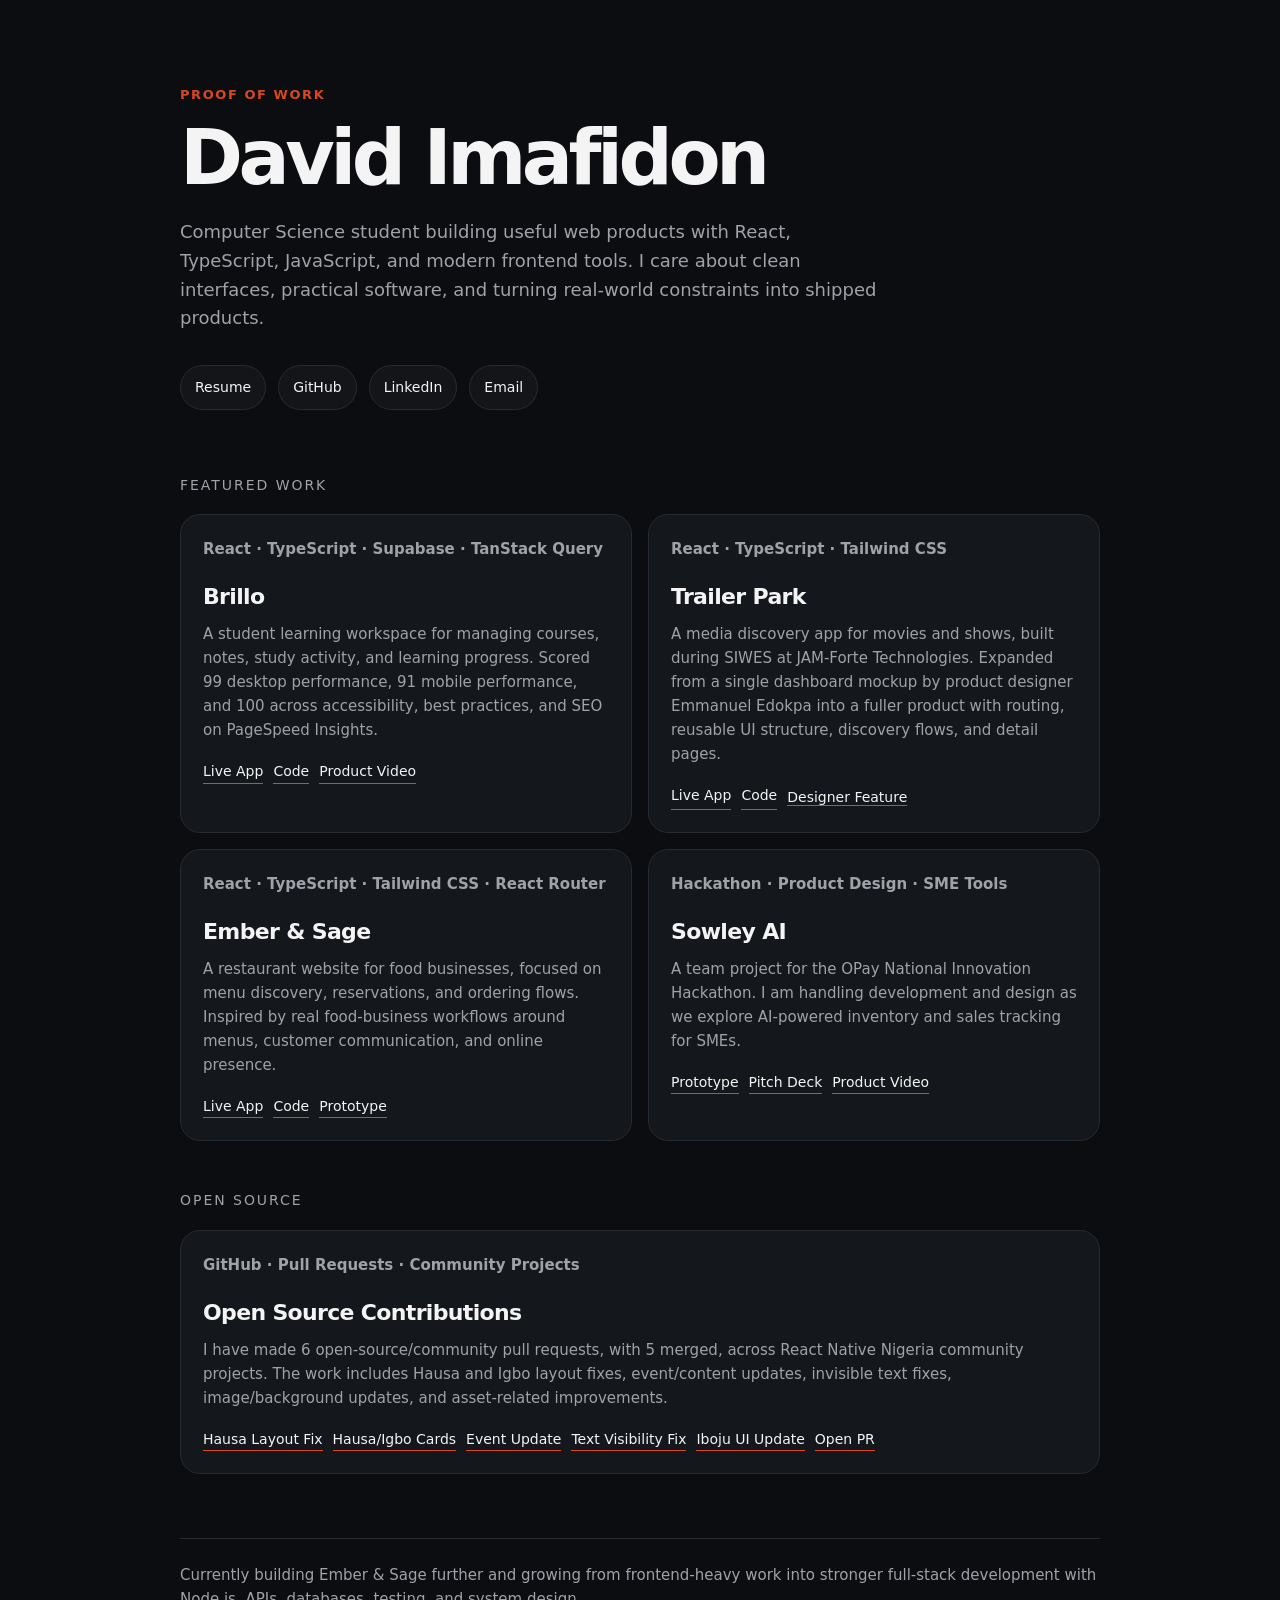
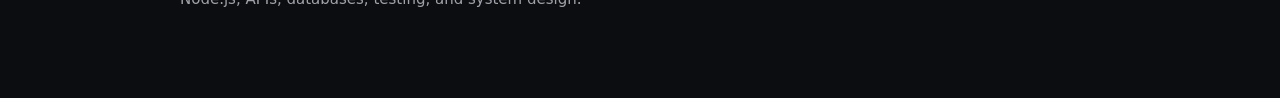
==== index.html @ ca355fbb "Update index.html" ====
<!DOCTYPE html>
<html lang="en">
<head>
  <meta charset="UTF-8" />
  <meta name="viewport" content="width=device-width, initial-scale=1.0" />

  <title>David Imafidon — Proof of Work</title>

  <style>
    :root {
      --bg: #0b0d10;
      --card: #14171c;
      --text: #f4f4f5;
      --muted: #a1a1aa;
      --line: #262a31;
      --accent: #d9471e;
    }

    * {
      box-sizing: border-box;
    }

    body {
      margin: 0;
      font-family: Inter, system-ui, -apple-system, BlinkMacSystemFont, "Segoe UI", sans-serif;
      background: var(--bg);
      color: var(--text);
      line-height: 1.6;
    }

    main {
      width: min(920px, 92%);
      margin: 0 auto;
      padding: 72px 0;
    }

    .eyebrow {
      color: var(--accent);
      font-size: 13px;
      font-weight: 700;
      letter-spacing: 0.12em;
      text-transform: uppercase;
      margin-bottom: 16px;
    }

    h1 {
      font-size: clamp(40px, 8vw, 76px);
      line-height: 0.95;
      letter-spacing: -0.06em;
      margin: 0 0 24px;
    }

    .intro {
      max-width: 700px;
      color: var(--muted);
      font-size: 18px;
      margin-bottom: 32px;
    }

    .links {
      display: flex;
      flex-wrap: wrap;
      gap: 12px;
      margin-bottom: 64px;
    }

    a {
      color: inherit;
      text-decoration: none;
    }

    .pill {
      border: 1px solid var(--line);
      padding: 10px 14px;
      border-radius: 999px;
      color: var(--text);
      background: rgba(255, 255, 255, 0.03);
      font-size: 14px;
    }

    .pill:hover {
      border-color: var(--accent);
      color: var(--accent);
    }

    section {
      margin-top: 48px;
    }

    .section-title {
      font-size: 14px;
      color: var(--muted);
      text-transform: uppercase;
      letter-spacing: 0.14em;
      margin-bottom: 18px;
    }

    .grid {
      display: grid;
      grid-template-columns: repeat(2, minmax(0, 1fr));
      gap: 16px;
    }

    .card {
      border: 1px solid var(--line);
      background: var(--card);
      border-radius: 20px;
      padding: 22px;
    }

    .wide-card {
      grid-column: 1 / -1;
    }

    .card h2 {
      margin: 0 0 8px;
      font-size: 22px;
      letter-spacing: -0.03em;
    }

    .card p {
      margin: 0 0 18px;
      color: var(--muted);
      font-size: 15px;
    }

    .meta {
      color: var(--accent);
      font-size: 13px;
      font-weight: 700;
      margin-bottom: 18px;
    }

    .card-links {
      display: flex;
      flex-wrap: wrap;
      gap: 10px;
      position: relative;
    }

    .card-links a {
      font-size: 14px;
      color: var(--text);
      border-bottom: 1px solid var(--accent);
    }

    .preview-link {
      position: relative;
      display: inline-block;
    }

    .preview-card {
      position: absolute;
      left: 0;
      bottom: 150%;
      width: min(320px, 80vw);
      padding: 14px;
      border: 1px solid var(--line);
      border-radius: 14px;
      background: #0f1115;
      color: var(--text);
      box-shadow: 0 20px 50px rgba(0, 0, 0, 0.35);
      opacity: 0;
      transform: translateY(8px);
      pointer-events: none;
      transition: opacity 180ms ease, transform 180ms ease;
      z-index: 10;
    }

    .preview-link:hover .preview-card,
    .preview-link:focus-within .preview-card {
      opacity: 1;
      transform: translateY(0);
    }

    .preview-card strong {
      display: block;
      font-size: 13px;
      margin-bottom: 6px;
    }

    .preview-card span {
      display: block;
      color: var(--muted);
      font-size: 13px;
      line-height: 1.5;
    }

    .note {
      border-top: 1px solid var(--line);
      margin-top: 64px;
      padding-top: 24px;
      color: var(--muted);
      font-size: 15px;
    }

    @media (max-width: 720px) {
      main {
        padding: 48px 0;
      }

      .grid {
        grid-template-columns: 1fr;
      }

      .intro {
        font-size: 16px;
      }

      .preview-card {
        left: auto;
        right: 0;
      }
    }
  </style>
</head>

<body>
  <main>
    <p class="eyebrow">Proof of Work</p>

    <h1>David Imafidon</h1>

    <p class="intro">
      Computer Science student building useful web products with React, TypeScript,
      JavaScript, and modern frontend tools. I care about clean interfaces,
      practical software, and turning real-world constraints into shipped products.
    </p>

    <div class="links">
      <a
        class="pill"
        href="https://drive.google.com/file/d/1dA2-W8Jz8k_QTiIUpH5jFcPJlc0yVHQ0/view?usp=sharing"
        target="_blank"
        rel="noopener noreferrer"
      >
        Resume
      </a>

      <a
        class="pill"
        href="https://github.com/Davemafy"
        target="_blank"
        rel="noopener noreferrer"
      >
        GitHub
      </a>

      <a
        class="pill"
        href="https://www.linkedin.com/in/david-imafidon/"
        target="_blank"
        rel="noopener noreferrer"
      >
        LinkedIn
      </a>

      <a class="pill" href="mailto:imafidondavid1@gmail.com">
        Email
      </a>
    </div>

    <section>
      <p class="section-title">Featured Work</p>

      <div class="grid">
        <article class="card">
          <p class="meta">React · TypeScript · Supabase · TanStack Query</p>

          <h2>Brillo</h2>

          <p>
            A student learning workspace for managing courses, notes, study activity,
            and learning progress. Scored 99 desktop performance, 91 mobile performance,
            and 100 across accessibility, best practices, and SEO on PageSpeed Insights.
          </p>

          <div class="card-links">
            <a
              href="https://trybrillo.vercel.app/"
              target="_blank"
              rel="noopener noreferrer"
            >
              Live App
            </a>

            <a
              href="https://github.com/Davemafy/brillo"
              target="_blank"
              rel="noopener noreferrer"
            >
              Code
            </a>

            <a
              href="https://drive.google.com/file/d/1dxH83nSAb4FZNvL1sMu_svzXdDdGeXAy/view"
              target="_blank"
              rel="noopener noreferrer"
            >
              Product Video
            </a>
          </div>
        </article>

        <article class="card">
          <p class="meta">React · TypeScript · Tailwind CSS</p>

          <h2>Trailer Park</h2>

          <p>
            A media discovery app for movies and shows, built during SIWES at
            JAM-Forte Technologies. Expanded from a single dashboard mockup by
            product designer Emmanuel Edokpa into a fuller product with routing,
            reusable UI structure, discovery flows, and detail pages.
          </p>

          <div class="card-links">
            <a
              href="https://trailer-park-live.vercel.app/"
              target="_blank"
              rel="noopener noreferrer"
            >
              Live App
            </a>

            <a
              href="https://github.com/Davemafy/trailer-park"
              target="_blank"
              rel="noopener noreferrer"
            >
              Code
            </a>

            <span class="preview-link">
              <a
                href="https://www.linkedin.com/posts/emmanueledokpa_productdesign-frontenddevelopment-figma-share-7483553596932960256-VVuh/?utm_source=share&utm_medium=member_desktop&rcm=ACoAADfs_eIBRiLgfps2YVjCuXkBpvH9S6aH894"
                target="_blank"
                rel="noopener noreferrer"
              >
                Designer Feature
              </a>

              <span class="preview-card">
                <strong>Featured by Emmanuel Edokpa</strong>
                <span>
                  The original design was a single dashboard mockup. I extended it
                  into a fuller React product with additional pages, flows, and
                  interactions.
                </span>
              </span>
            </span>
          </div>
        </article>

        <article class="card">
          <p class="meta">React · TypeScript · Tailwind CSS · React Router</p>

          <h2>Ember & Sage</h2>

          <p>
            A restaurant website for food businesses, focused on menu discovery,
            reservations, and ordering flows. Inspired by real food-business workflows
            around menus, customer communication, and online presence.
          </p>

          <div class="card-links">
            <a
              href="https://embersage.vercel.app/"
              target="_blank"
              rel="noopener noreferrer"
            >
              Live App
            </a>

            <a
              href="https://github.com/Davemafy/Ember-And-Sage"
              target="_blank"
              rel="noopener noreferrer"
            >
              Code
            </a>

            <a
              href="https://www.figma.com/proto/YAQbdE0WLq5fB7GYnAzvGH/Rivelo-Portfolio"
              target="_blank"
              rel="noopener noreferrer"
            >
              Prototype
            </a>
          </div>
        </article>

        <article class="card">
          <p class="meta">Hackathon · Product Design · SME Tools</p>

          <h2>Sowley AI</h2>

          <p>
            A team project for the OPay National Innovation Hackathon. I am handling
            development and design as we explore AI-powered inventory and sales
            tracking for SMEs.
          </p>

          <div class="card-links">
            <a
              href="https://www.figma.com/proto/fLYKd6vRRbEJE2NykGbf7w/Solway-AI?node-id=63-3&p=f&viewport=53%2C435%2C0.02&t=6AxnAQusJs1danU2-1&scaling=scale-down&content-scaling=fixed&starting-point-node-id=10%3A42&show-proto-sidebar=1&page-id=0%3A1"
              target="_blank"
              rel="noopener noreferrer"
            >
              Prototype
            </a>

            <a
              href="https://drive.google.com/file/d/1_1tXvCLlSlcxHZUrQjFx3LZNOF1KoVkQ/view?usp=sharing"
              target="_blank"
              rel="noopener noreferrer"
            >
              Pitch Deck
            </a>

            <a
              href="https://drive.google.com/file/d/1XV6og5nRAXOtH1jV6arUY38-Rsk7uDa8/view?usp=drive_link"
              target="_blank"
              rel="noopener noreferrer"
            >
              Product Video
            </a>
          </div>
        </article>
      </div>
    </section>

    <section>
      <p class="section-title">Open Source</p>

      <div class="grid">
        <article class="card wide-card">
          <p class="meta">GitHub · Pull Requests · Community Projects</p>

          <h2>Open Source Contributions</h2>

          <p>
            I have made 6 open-source/community pull requests, with 5 merged,
            across React Native Nigeria community projects. The work includes
            Hausa and Igbo layout fixes, event/content updates, invisible text fixes,
            image/background updates, and asset-related improvements.
          </p>

          <div class="card-links">
            <a
              href="https://github.com/react-native-nigeria-community/React-Native-Nigeria-Website/pull/83"
              target="_blank"
              rel="noopener noreferrer"
            >
              Hausa Layout Fix
            </a>

            <a
              href="https://github.com/react-native-nigeria-community/React-Native-Nigeria-Website/pull/82"
              target="_blank"
              rel="noopener noreferrer"
            >
              Hausa/Igbo Cards
            </a>

            <a
              href="https://github.com/react-native-nigeria-community/React-Native-Nigeria-Website/pull/98"
              target="_blank"
              rel="noopener noreferrer"
            >
              Event Update
            </a>

            <a
              href="https://github.com/react-native-nigeria-community/React-Native-Nigeria-Website/pull/99"
              target="_blank"
              rel="noopener noreferrer"
            >
              Text Visibility Fix
            </a>

            <a
              href="https://github.com/react-native-nigeria-community/iboju.app/pull/12"
              target="_blank"
              rel="noopener noreferrer"
            >
              Iboju UI Update
            </a>

            <a
              href="https://github.com/react-native-nigeria-community/iboju.app/pull/8"
              target="_blank"
              rel="noopener noreferrer"
            >
              Open PR
            </a>
          </div>
        </article>
      </div>
    </section>

    <p class="note">
      Currently building Ember & Sage further and growing from frontend-heavy work
      into stronger full-stack development with Node.js, APIs, databases, testing,
      and system design.
    </p>
  </main>
</body>
</html>
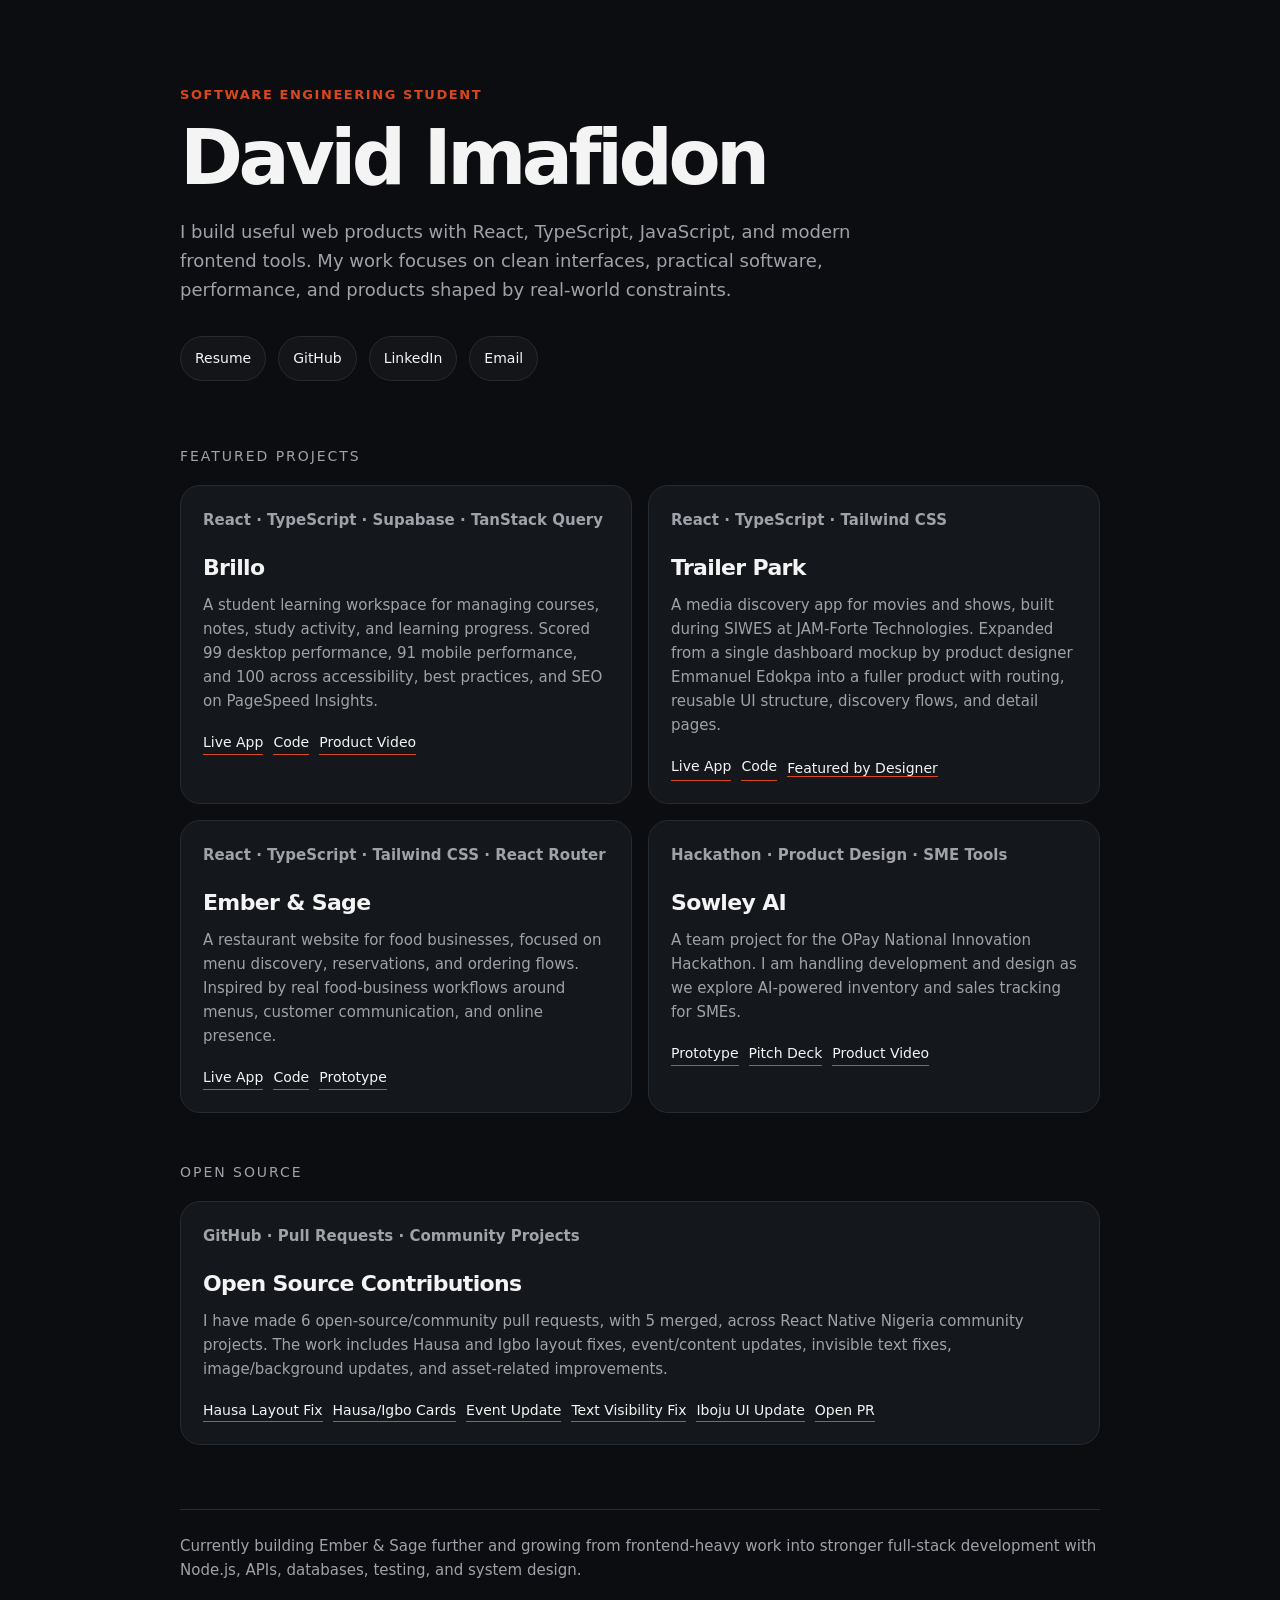
==== commit 130ea3c8: "Update portfolio heading" ====
--- a/index.html
+++ b/index.html
@@ -4,7 +4,7 @@
   <meta charset="UTF-8" />
   <meta name="viewport" content="width=device-width, initial-scale=1.0" />
 
-  <title>David Imafidon — Proof of Work</title>
+  <title>David Imafidon — Portfolio</title>
 
   <style>
     :root {
@@ -217,14 +217,14 @@
 
 <body>
   <main>
-    <p class="eyebrow">Proof of Work</p>
+    <p class="eyebrow">Software Engineering Student</p>
 
     <h1>David Imafidon</h1>
 
     <p class="intro">
-      Computer Science student building useful web products with React, TypeScript,
-      JavaScript, and modern frontend tools. I care about clean interfaces,
-      practical software, and turning real-world constraints into shipped products.
+      I build useful web products with React, TypeScript, JavaScript, and modern
+      frontend tools. My work focuses on clean interfaces, practical software,
+      performance, and products shaped by real-world constraints.
     </p>
 
     <div class="links">
@@ -261,7 +261,7 @@
     </div>
 
     <section>
-      <p class="section-title">Featured Work</p>
+      <p class="section-title">Featured Projects</p>
 
       <div class="grid">
         <article class="card">
@@ -333,11 +333,11 @@
 
             <span class="preview-link">
               <a
-                href="https://www.linkedin.com/posts/emmanueledokpa_productdesign-frontenddevelopment-figma-share-7483553596932960256-VVuh/?utm_source=share&utm_medium=member_desktop&rcm=ACoAADfs_eIBRiLgfps2YVjCuXkBpvH9S6aH894"
+                href="https://www.linkedin.com/posts/emmanueledokpa_productdesign-frontenddevelopment-figma-share-7483553596932960256-VVuh"
                 target="_blank"
                 rel="noopener noreferrer"
               >
-                Designer Feature
+                Featured by Designer
               </a>
 
               <span class="preview-card">
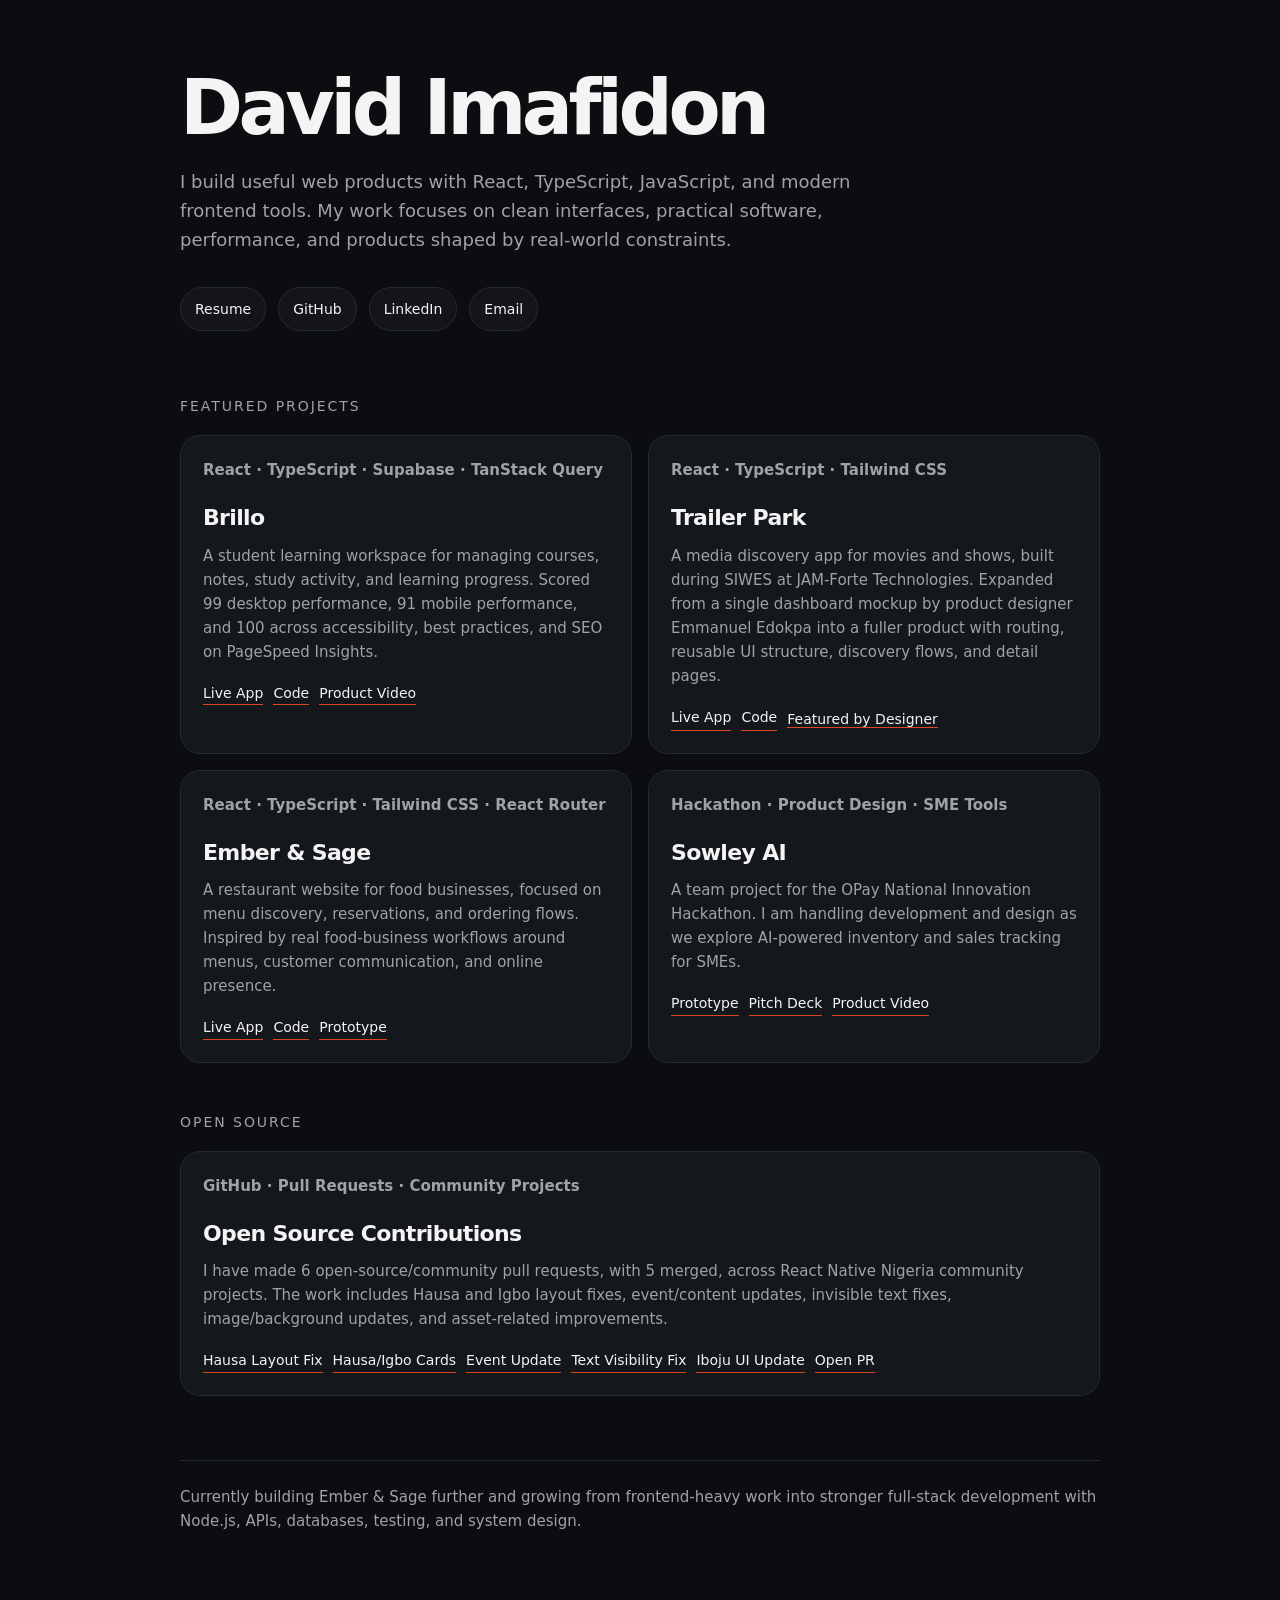
==== commit b8f466c4: "Remove eyebrow class and associated paragraph Removed the 'eyebrow' class and its usage in the HTML." ====
--- a/index.html
+++ b/index.html
@@ -32,15 +32,6 @@
       width: min(920px, 92%);
       margin: 0 auto;
       padding: 72px 0;
-    }
-
-    .eyebrow {
-      color: var(--accent);
-      font-size: 13px;
-      font-weight: 700;
-      letter-spacing: 0.12em;
-      text-transform: uppercase;
-      margin-bottom: 16px;
     }
 
     h1 {
@@ -217,8 +208,6 @@
 
 <body>
   <main>
-    <p class="eyebrow">Software Engineering Student</p>
-
     <h1>David Imafidon</h1>
 
     <p class="intro">
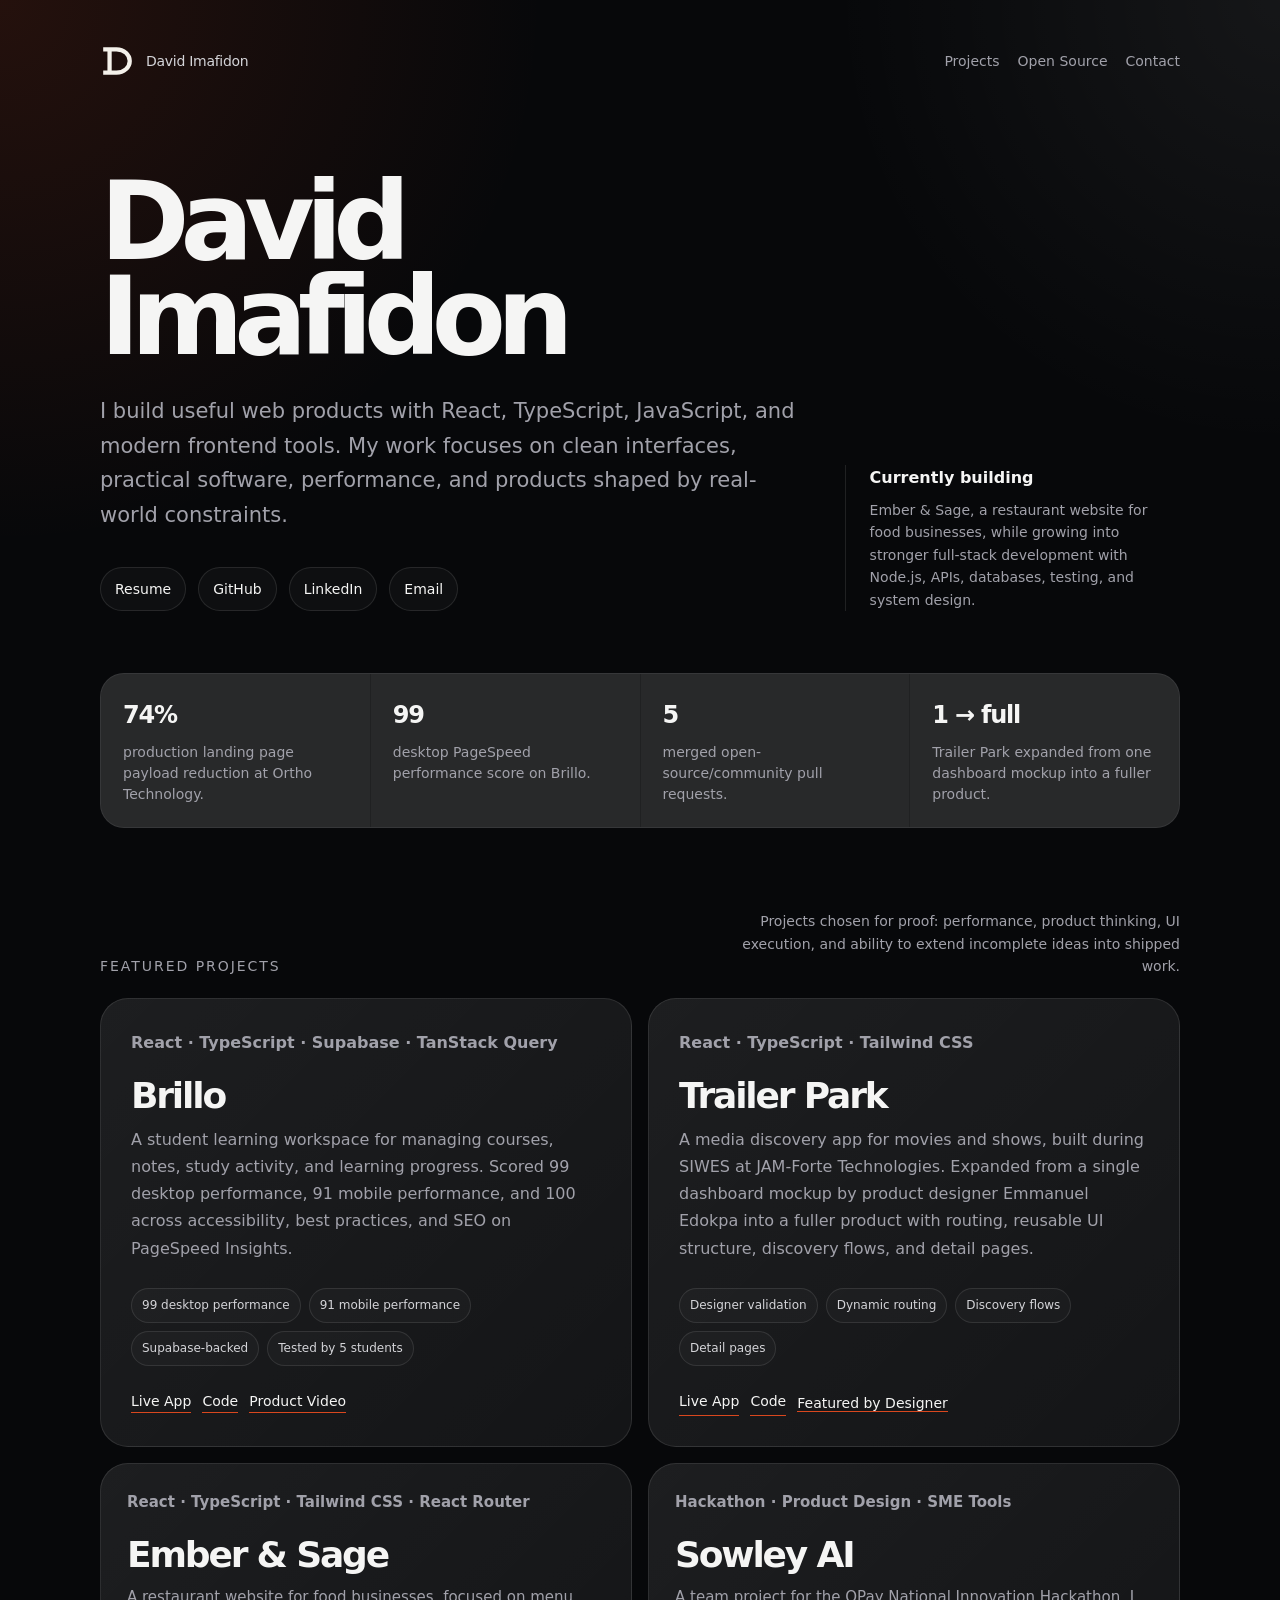
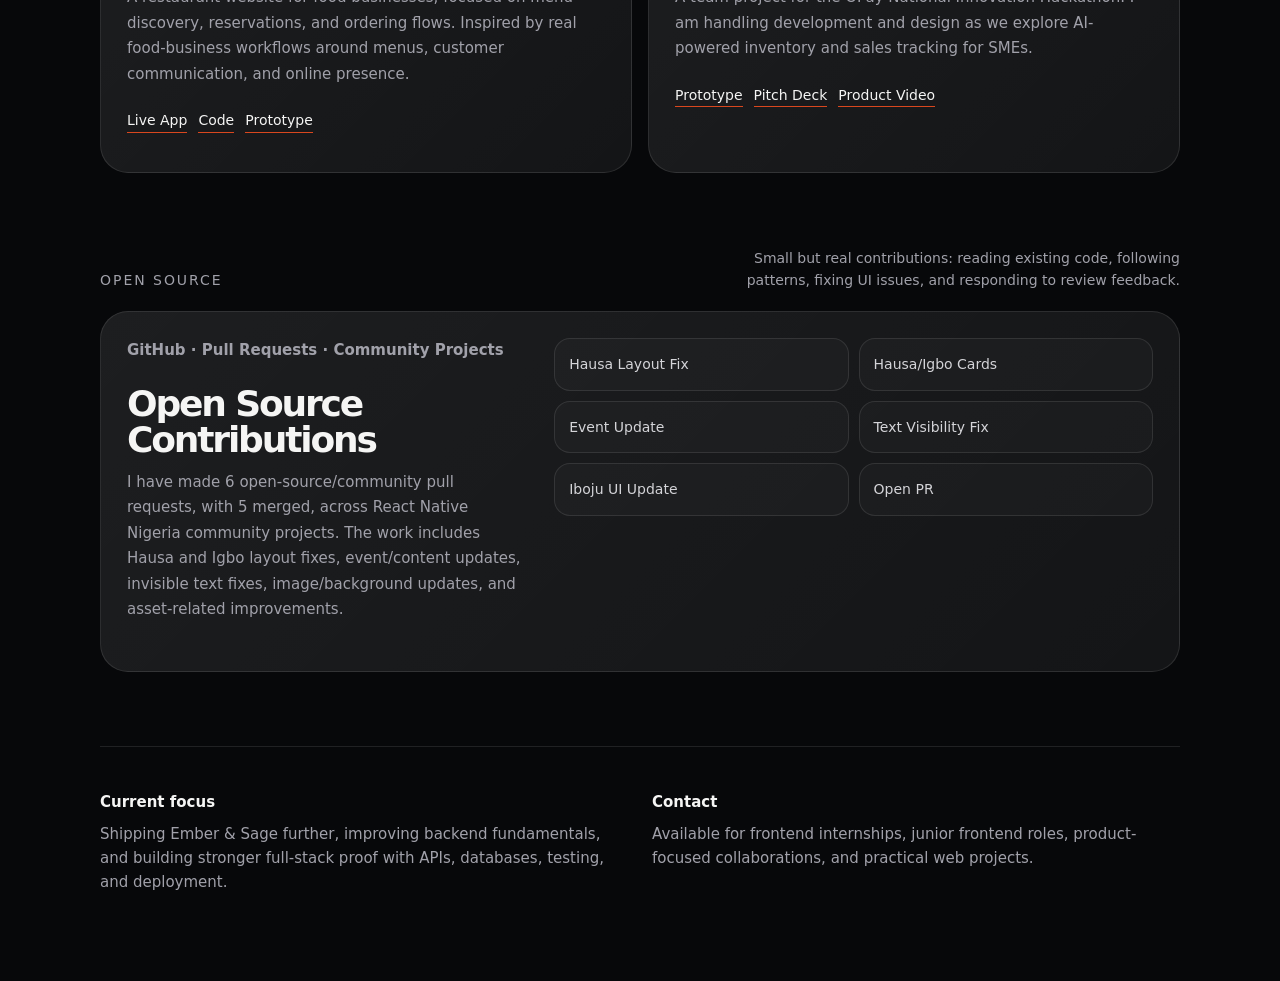
==== commit f7aaaf01: "Revamp portfolio layout and styles Updated the portfolio layout and styles, including new sections a" ====
--- a/index.html
+++ b/index.html
@@ -5,59 +5,136 @@
   <meta name="viewport" content="width=device-width, initial-scale=1.0" />
 
   <title>David Imafidon — Portfolio</title>
+  <link rel="icon" type="image/svg+xml" href="/logo.svg" />
+  <link rel="shortcut icon" href="/logo.svg" />
 
   <style>
     :root {
-      --bg: #0b0d10;
-      --card: #14171c;
-      --text: #f4f4f5;
+      --bg: #07080a;
+      --bg-soft: #0b0d10;
+      --card: rgba(255, 255, 255, 0.035);
+      --card-strong: rgba(255, 255, 255, 0.055);
+      --text: #f5f5f4;
       --muted: #a1a1aa;
-      --line: #262a31;
+      --soft: #d4d4d8;
+      --line: rgba(255, 255, 255, 0.1);
+      --line-strong: rgba(255, 255, 255, 0.18);
       --accent: #d9471e;
+      --accent-soft: rgba(217, 71, 30, 0.14);
     }
 
     * {
       box-sizing: border-box;
+    }
+
+    html {
+      scroll-behavior: smooth;
     }
 
     body {
       margin: 0;
       font-family: Inter, system-ui, -apple-system, BlinkMacSystemFont, "Segoe UI", sans-serif;
-      background: var(--bg);
+      background:
+        radial-gradient(circle at top left, rgba(217, 71, 30, 0.14), transparent 34rem),
+        radial-gradient(circle at top right, rgba(255, 255, 255, 0.06), transparent 28rem),
+        var(--bg);
       color: var(--text);
       line-height: 1.6;
     }
 
+    a {
+      color: inherit;
+      text-decoration: none;
+    }
+
     main {
-      width: min(920px, 92%);
+      width: min(1080px, 92%);
       margin: 0 auto;
-      padding: 72px 0;
+      padding: 44px 0 72px;
+    }
+
+    .topbar {
+      display: flex;
+      align-items: center;
+      justify-content: space-between;
+      gap: 18px;
+      margin-bottom: 96px;
+    }
+
+    .brand {
+      display: flex;
+      align-items: center;
+      gap: 12px;
+      color: var(--soft);
+      font-size: 14px;
+      letter-spacing: -0.02em;
+    }
+
+    .brand img {
+      width: 34px;
+      height: 34px;
+      display: block;
+    }
+
+    .nav {
+      display: flex;
+      align-items: center;
+      gap: 18px;
+      color: var(--muted);
+      font-size: 14px;
+    }
+
+    .nav a:hover {
+      color: var(--text);
+    }
+
+    .hero {
+      display: grid;
+      grid-template-columns: 1.35fr 0.65fr;
+      gap: 48px;
+      align-items: end;
+      margin-bottom: 54px;
     }
 
     h1 {
-      font-size: clamp(40px, 8vw, 76px);
-      line-height: 0.95;
-      letter-spacing: -0.06em;
-      margin: 0 0 24px;
+      max-width: 820px;
+      margin: 0;
+      font-size: clamp(52px, 9vw, 108px);
+      line-height: 0.88;
+      letter-spacing: -0.085em;
     }
 
     .intro {
-      max-width: 700px;
+      max-width: 710px;
+      margin: 30px 0 0;
       color: var(--muted);
-      font-size: 18px;
-      margin-bottom: 32px;
+      font-size: clamp(17px, 2vw, 21px);
+      line-height: 1.65;
+    }
+
+    .hero-side {
+      border-left: 1px solid var(--line);
+      padding-left: 24px;
+    }
+
+    .hero-side p {
+      margin: 0;
+      color: var(--muted);
+      font-size: 14px;
+    }
+
+    .hero-side strong {
+      display: block;
+      color: var(--text);
+      font-size: 16px;
+      margin-bottom: 8px;
     }
 
     .links {
       display: flex;
       flex-wrap: wrap;
       gap: 12px;
-      margin-bottom: 64px;
-    }
-
-    a {
-      color: inherit;
-      text-decoration: none;
+      margin-top: 34px;
     }
 
     .pill {
@@ -67,23 +144,73 @@
       color: var(--text);
       background: rgba(255, 255, 255, 0.03);
       font-size: 14px;
+      transition: border-color 180ms ease, color 180ms ease, background 180ms ease;
     }
 
     .pill:hover {
       border-color: var(--accent);
       color: var(--accent);
+      background: var(--accent-soft);
+    }
+
+    .proof-strip {
+      display: grid;
+      grid-template-columns: repeat(4, 1fr);
+      gap: 1px;
+      overflow: hidden;
+      border: 1px solid var(--line);
+      border-radius: 24px;
+      background: var(--line);
+      margin: 62px 0 82px;
+    }
+
+    .proof-item {
+      background: rgba(255, 255, 255, 0.035);
+      padding: 22px;
+      min-height: 132px;
+    }
+
+    .proof-item strong {
+      display: block;
+      color: var(--text);
+      font-size: 24px;
+      letter-spacing: -0.05em;
+      margin-bottom: 8px;
+    }
+
+    .proof-item span {
+      display: block;
+      color: var(--muted);
+      font-size: 14px;
+      line-height: 1.5;
     }
 
     section {
-      margin-top: 48px;
+      margin-top: 74px;
+    }
+
+    .section-heading {
+      display: flex;
+      justify-content: space-between;
+      gap: 24px;
+      align-items: end;
+      margin-bottom: 20px;
     }
 
     .section-title {
+      margin: 0;
       font-size: 14px;
       color: var(--muted);
       text-transform: uppercase;
       letter-spacing: 0.14em;
-      margin-bottom: 18px;
+    }
+
+    .section-note {
+      max-width: 440px;
+      margin: 0;
+      color: var(--muted);
+      font-size: 14px;
+      text-align: right;
     }
 
     .grid {
@@ -93,46 +220,109 @@
     }
 
     .card {
+      position: relative;
       border: 1px solid var(--line);
-      background: var(--card);
-      border-radius: 20px;
-      padding: 22px;
+      background:
+        linear-gradient(135deg, rgba(255, 255, 255, 0.055), rgba(255, 255, 255, 0.02)),
+        var(--card);
+      border-radius: 28px;
+      padding: 26px;
+      overflow: hidden;
+      min-height: 310px;
+    }
+
+    .card::before {
+      content: "";
+      position: absolute;
+      inset: 0;
+      pointer-events: none;
+      background: radial-gradient(circle at top right, rgba(217, 71, 30, 0.11), transparent 18rem);
+      opacity: 0;
+      transition: opacity 180ms ease;
+    }
+
+    .card:hover::before {
+      opacity: 1;
+    }
+
+    .feature-card {
+      min-height: 390px;
+      padding: 30px;
     }
 
     .wide-card {
       grid-column: 1 / -1;
-    }
-
-    .card h2 {
-      margin: 0 0 8px;
-      font-size: 22px;
-      letter-spacing: -0.03em;
-    }
-
-    .card p {
-      margin: 0 0 18px;
-      color: var(--muted);
-      font-size: 15px;
+      min-height: auto;
     }
 
     .meta {
+      position: relative;
+      z-index: 1;
       color: var(--accent);
       font-size: 13px;
       font-weight: 700;
-      margin-bottom: 18px;
+      margin: 0 0 20px;
+    }
+
+    .card h2 {
+      position: relative;
+      z-index: 1;
+      margin: 0 0 12px;
+      font-size: clamp(25px, 3vw, 36px);
+      line-height: 1;
+      letter-spacing: -0.06em;
+    }
+
+    .card p {
+      position: relative;
+      z-index: 1;
+      margin: 0 0 22px;
+      color: var(--muted);
+      font-size: 15px;
+      line-height: 1.7;
+    }
+
+    .feature-card p {
+      font-size: 16px;
+      max-width: 560px;
     }
 
     .card-links {
+      position: relative;
+      z-index: 2;
       display: flex;
       flex-wrap: wrap;
-      gap: 10px;
-      position: relative;
+      gap: 11px;
+      margin-top: auto;
     }
 
     .card-links a {
       font-size: 14px;
       color: var(--text);
       border-bottom: 1px solid var(--accent);
+      transition: color 180ms ease;
+    }
+
+    .card-links a:hover {
+      color: var(--accent);
+    }
+
+    .project-proof {
+      position: relative;
+      z-index: 1;
+      display: flex;
+      flex-wrap: wrap;
+      gap: 8px;
+      margin: 26px 0 24px;
+    }
+
+    .tag {
+      border: 1px solid var(--line);
+      border-radius: 999px;
+      color: var(--soft);
+      background: rgba(255, 255, 255, 0.025);
+      padding: 7px 10px;
+      font-size: 12px;
     }
 
     .preview-link {
@@ -144,18 +334,18 @@
       position: absolute;
       left: 0;
       bottom: 150%;
-      width: min(320px, 80vw);
+      width: min(340px, 80vw);
       padding: 14px;
-      border: 1px solid var(--line);
-      border-radius: 14px;
+      border: 1px solid var(--line-strong);
+      border-radius: 16px;
       background: #0f1115;
       color: var(--text);
-      box-shadow: 0 20px 50px rgba(0, 0, 0, 0.35);
+      box-shadow: 0 20px 50px rgba(0, 0, 0, 0.4);
       opacity: 0;
       transform: translateY(8px);
       pointer-events: none;
       transition: opacity 180ms ease, transform 180ms ease;
-      z-index: 10;
+      z-index: 20;
     }
 
     .preview-link:hover .preview-card,
@@ -177,25 +367,98 @@
       line-height: 1.5;
     }
 
-    .note {
+    .open-source-card {
+      display: grid;
+      grid-template-columns: 0.8fr 1.2fr;
+      gap: 28px;
+      align-items: start;
+    }
+
+    .pr-grid {
+      display: grid;
+      grid-template-columns: repeat(2, minmax(0, 1fr));
+      gap: 10px;
+      position: relative;
+      z-index: 2;
+    }
+
+    .pr-link {
+      border: 1px solid var(--line);
+      border-radius: 16px;
+      padding: 14px;
+      color: var(--soft);
+      font-size: 14px;
+      background: rgba(255, 255, 255, 0.025);
+      transition: border-color 180ms ease, color 180ms ease, background 180ms ease;
+    }
+
+    .pr-link:hover {
+      border-color: var(--accent);
+      color: var(--accent);
+      background: var(--accent-soft);
+    }
+
+    .closing {
       border-top: 1px solid var(--line);
-      margin-top: 64px;
-      padding-top: 24px;
+      margin-top: 74px;
+      padding-top: 28px;
+      display: grid;
+      grid-template-columns: 1fr 1fr;
+      gap: 24px;
       color: var(--muted);
       font-size: 15px;
     }
 
-    @media (max-width: 720px) {
-      main {
-        padding: 48px 0;
+    .closing strong {
+      color: var(--text);
+      display: block;
+      margin-bottom: 8px;
+    }
+
+    @media (max-width: 860px) {
+      .topbar {
+        margin-bottom: 72px;
+      }
+
+      .nav {
+        display: none;
+      }
+
+      .hero {
+        grid-template-columns: 1fr;
+        gap: 28px;
+      }
+
+      .hero-side {
+        border-left: 0;
+        border-top: 1px solid var(--line);
+        padding-left: 0;
+        padding-top: 20px;
+      }
+
+      .proof-strip {
+        grid-template-columns: repeat(2, 1fr);
+      }
+
+      .section-heading {
+        display: block;
+      }
+
+      .section-note {
+        text-align: left;
+        margin-top: 10px;
       }
 
       .grid {
         grid-template-columns: 1fr;
       }
 
-      .intro {
-        font-size: 16px;
+      .open-source-card {
+        grid-template-columns: 1fr;
+      }
+
+      .closing {
+        grid-template-columns: 1fr;
       }
 
       .preview-card {
@@ -203,57 +466,148 @@
         right: 0;
       }
     }
+
+    @media (max-width: 520px) {
+      main {
+        width: min(100% - 32px, 1080px);
+        padding: 28px 0 56px;
+      }
+
+      .brand span {
+        display: none;
+      }
+
+      h1 {
+        font-size: clamp(54px, 18vw, 82px);
+      }
+
+      .intro {
+        font-size: 16px;
+      }
+
+      .proof-strip {
+        grid-template-columns: 1fr;
+        border-radius: 20px;
+      }
+
+      .card {
+        border-radius: 22px;
+        padding: 22px;
+      }
+
+      .feature-card {
+        min-height: auto;
+      }
+
+      .pr-grid {
+        grid-template-columns: 1fr;
+      }
+    }
   </style>
 </head>
 
 <body>
   <main>
-    <h1>David Imafidon</h1>
-
-    <p class="intro">
-      I build useful web products with React, TypeScript, JavaScript, and modern
-      frontend tools. My work focuses on clean interfaces, practical software,
-      performance, and products shaped by real-world constraints.
-    </p>
-
-    <div class="links">
-      <a
-        class="pill"
-        href="https://drive.google.com/file/d/1dA2-W8Jz8k_QTiIUpH5jFcPJlc0yVHQ0/view?usp=sharing"
-        target="_blank"
-        rel="noopener noreferrer"
-      >
-        Resume
+    <header class="topbar">
+      <a class="brand" href="/" aria-label="David Imafidon home">
+        <img src="/logo.svg" alt="" aria-hidden="true" />
+        <span>David Imafidon</span>
       </a>
 
-      <a
-        class="pill"
-        href="https://github.com/Davemafy"
-        target="_blank"
-        rel="noopener noreferrer"
-      >
-        GitHub
-      </a>
-
-      <a
-        class="pill"
-        href="https://www.linkedin.com/in/david-imafidon/"
-        target="_blank"
-        rel="noopener noreferrer"
-      >
-        LinkedIn
-      </a>
-
-      <a class="pill" href="mailto:imafidondavid1@gmail.com">
-        Email
-      </a>
-    </div>
-
-    <section>
-      <p class="section-title">Featured Projects</p>
+      <nav class="nav" aria-label="Primary navigation">
+        <a href="#projects">Projects</a>
+        <a href="#open-source">Open Source</a>
+        <a href="mailto:imafidondavid1@gmail.com">Contact</a>
+      </nav>
+    </header>
+
+    <section class="hero" aria-label="Introduction">
+      <div>
+        <h1>David Imafidon</h1>
+
+        <p class="intro">
+          I build useful web products with React, TypeScript, JavaScript, and modern
+          frontend tools. My work focuses on clean interfaces, practical software,
+          performance, and products shaped by real-world constraints.
+        </p>
+
+        <div class="links">
+          <a
+            class="pill"
+            href="https://drive.google.com/file/d/1dA2-W8Jz8k_QTiIUpH5jFcPJlc0yVHQ0/view?usp=sharing"
+            target="_blank"
+            rel="noopener noreferrer"
+          >
+            Resume
+          </a>
+
+          <a
+            class="pill"
+            href="https://github.com/Davemafy"
+            target="_blank"
+            rel="noopener noreferrer"
+          >
+            GitHub
+          </a>
+
+          <a
+            class="pill"
+            href="https://www.linkedin.com/in/david-imafidon/"
+            target="_blank"
+            rel="noopener noreferrer"
+          >
+            LinkedIn
+          </a>
+
+          <a class="pill" href="mailto:imafidondavid1@gmail.com">
+            Email
+          </a>
+        </div>
+      </div>
+
+      <aside class="hero-side">
+        <strong>Currently building</strong>
+        <p>
+          Ember & Sage, a restaurant website for food businesses, while growing
+          into stronger full-stack development with Node.js, APIs, databases,
+          testing, and system design.
+        </p>
+      </aside>
+    </section>
+
+    <section class="proof-strip" aria-label="Key proof points">
+      <div class="proof-item">
+        <strong>74%</strong>
+        <span>production landing page payload reduction at Ortho Technology.</span>
+      </div>
+
+      <div class="proof-item">
+        <strong>99</strong>
+        <span>desktop PageSpeed performance score on Brillo.</span>
+      </div>
+
+      <div class="proof-item">
+        <strong>5</strong>
+        <span>merged open-source/community pull requests.</span>
+      </div>
+
+      <div class="proof-item">
+        <strong>1 → full</strong>
+        <span>Trailer Park expanded from one dashboard mockup into a fuller product.</span>
+      </div>
+    </section>
+
+    <section id="projects">
+      <div class="section-heading">
+        <p class="section-title">Featured Projects</p>
+        <p class="section-note">
+          Projects chosen for proof: performance, product thinking, UI execution,
+          and ability to extend incomplete ideas into shipped work.
+        </p>
+      </div>
 
       <div class="grid">
-        <article class="card">
+        <article class="card feature-card">
           <p class="meta">React · TypeScript · Supabase · TanStack Query</p>
 
           <h2>Brillo</h2>
@@ -264,6 +618,13 @@
             and 100 across accessibility, best practices, and SEO on PageSpeed Insights.
           </p>
 
+          <div class="project-proof">
+            <span class="tag">99 desktop performance</span>
+            <span class="tag">91 mobile performance</span>
+            <span class="tag">Supabase-backed</span>
+            <span class="tag">Tested by 5 students</span>
+          </div>
+
           <div class="card-links">
             <a
               href="https://trybrillo.vercel.app/"
@@ -291,7 +652,7 @@
           </div>
         </article>
 
-        <article class="card">
+        <article class="card feature-card">
           <p class="meta">React · TypeScript · Tailwind CSS</p>
 
           <h2>Trailer Park</h2>
@@ -302,6 +663,13 @@
             product designer Emmanuel Edokpa into a fuller product with routing,
             reusable UI structure, discovery flows, and detail pages.
           </p>
+
+          <div class="project-proof">
+            <span class="tag">Designer validation</span>
+            <span class="tag">Dynamic routing</span>
+            <span class="tag">Discovery flows</span>
+            <span class="tag">Detail pages</span>
+          </div>
 
           <div class="card-links">
             <a
@@ -419,11 +787,17 @@
       </div>
     </section>
 
-    <section>
-      <p class="section-title">Open Source</p>
-
-      <div class="grid">
-        <article class="card wide-card">
+    <section id="open-source">
+      <div class="section-heading">
+        <p class="section-title">Open Source</p>
+        <p class="section-note">
+          Small but real contributions: reading existing code, following patterns,
+          fixing UI issues, and responding to review feedback.
+        </p>
+      </div>
+
+      <article class="card wide-card open-source-card">
+        <div>
           <p class="meta">GitHub · Pull Requests · Community Projects</p>
 
           <h2>Open Source Contributions</h2>
@@ -434,65 +808,79 @@
             Hausa and Igbo layout fixes, event/content updates, invisible text fixes,
             image/background updates, and asset-related improvements.
           </p>
-
-          <div class="card-links">
-            <a
-              href="https://github.com/react-native-nigeria-community/React-Native-Nigeria-Website/pull/83"
-              target="_blank"
-              rel="noopener noreferrer"
-            >
-              Hausa Layout Fix
-            </a>
-
-            <a
-              href="https://github.com/react-native-nigeria-community/React-Native-Nigeria-Website/pull/82"
-              target="_blank"
-              rel="noopener noreferrer"
-            >
-              Hausa/Igbo Cards
-            </a>
-
-            <a
-              href="https://github.com/react-native-nigeria-community/React-Native-Nigeria-Website/pull/98"
-              target="_blank"
-              rel="noopener noreferrer"
-            >
-              Event Update
-            </a>
-
-            <a
-              href="https://github.com/react-native-nigeria-community/React-Native-Nigeria-Website/pull/99"
-              target="_blank"
-              rel="noopener noreferrer"
-            >
-              Text Visibility Fix
-            </a>
-
-            <a
-              href="https://github.com/react-native-nigeria-community/iboju.app/pull/12"
-              target="_blank"
-              rel="noopener noreferrer"
-            >
-              Iboju UI Update
-            </a>
-
-            <a
-              href="https://github.com/react-native-nigeria-community/iboju.app/pull/8"
-              target="_blank"
-              rel="noopener noreferrer"
-            >
-              Open PR
-            </a>
-          </div>
-        </article>
-      </div>
+        </div>
+
+        <div class="pr-grid">
+          <a
+            class="pr-link"
+            href="https://github.com/react-native-nigeria-community/React-Native-Nigeria-Website/pull/83"
+            target="_blank"
+            rel="noopener noreferrer"
+          >
+            Hausa Layout Fix
+          </a>
+
+          <a
+            class="pr-link"
+            href="https://github.com/react-native-nigeria-community/React-Native-Nigeria-Website/pull/82"
+            target="_blank"
+            rel="noopener noreferrer"
+          >
+            Hausa/Igbo Cards
+          </a>
+
+          <a
+            class="pr-link"
+            href="https://github.com/react-native-nigeria-community/React-Native-Nigeria-Website/pull/98"
+            target="_blank"
+            rel="noopener noreferrer"
+          >
+            Event Update
+          </a>
+
+          <a
+            class="pr-link"
+            href="https://github.com/react-native-nigeria-community/React-Native-Nigeria-Website/pull/99"
+            target="_blank"
+            rel="noopener noreferrer"
+          >
+            Text Visibility Fix
+          </a>
+
+          <a
+            class="pr-link"
+            href="https://github.com/react-native-nigeria-community/iboju.app/pull/12"
+            target="_blank"
+            rel="noopener noreferrer"
+          >
+            Iboju UI Update
+          </a>
+
+          <a
+            class="pr-link"
+            href="https://github.com/react-native-nigeria-community/iboju.app/pull/8"
+            target="_blank"
+            rel="noopener noreferrer"
+          >
+            Open PR
+          </a>
+        </div>
+      </article>
     </section>
 
-    <p class="note">
-      Currently building Ember & Sage further and growing from frontend-heavy work
-      into stronger full-stack development with Node.js, APIs, databases, testing,
-      and system design.
-    </p>
+    <footer class="closing">
+      <p>
+        <strong>Current focus</strong>
+        Shipping Ember & Sage further, improving backend fundamentals, and building
+        stronger full-stack proof with APIs, databases, testing, and deployment.
+      </p>
+
+      <p>
+        <strong>Contact</strong>
+        Available for frontend internships, junior frontend roles, product-focused
+        collaborations, and practical web projects.
+      </p>
+    </footer>
   </main>
 </body>
 </html>
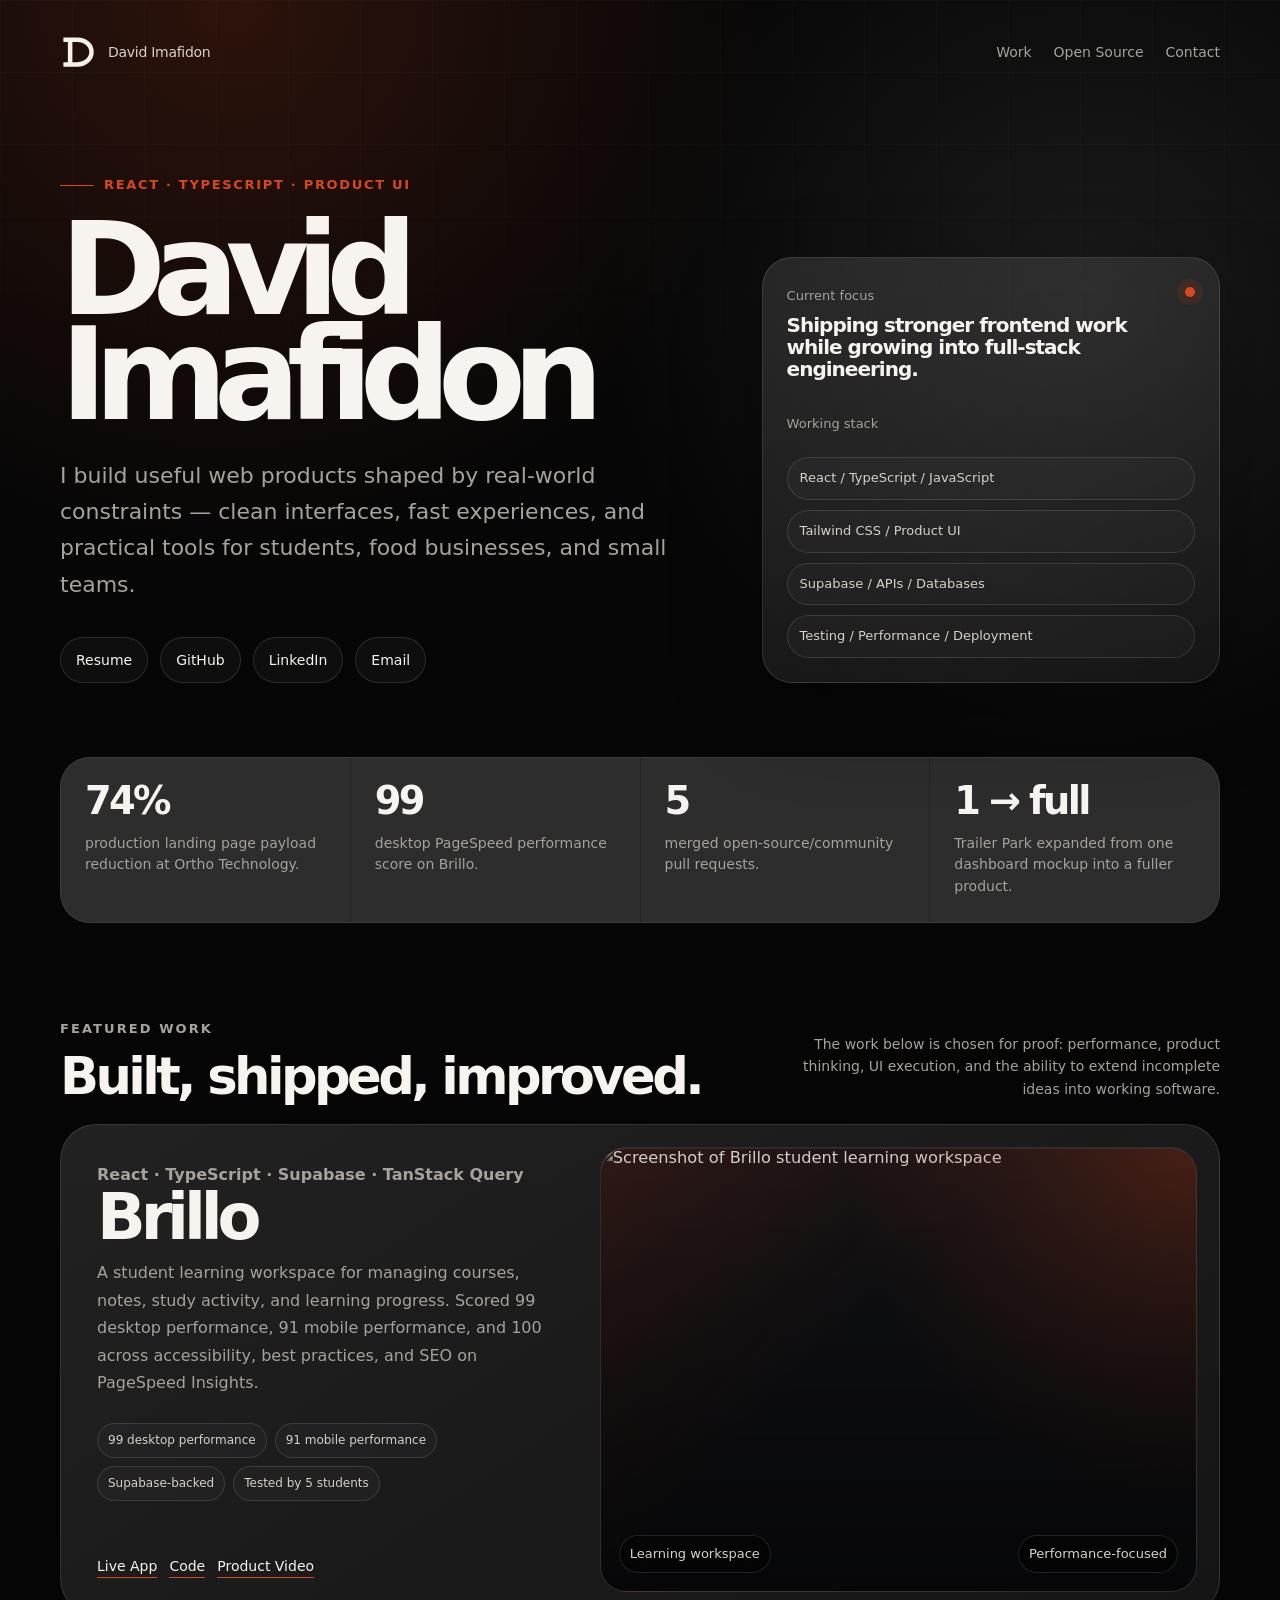
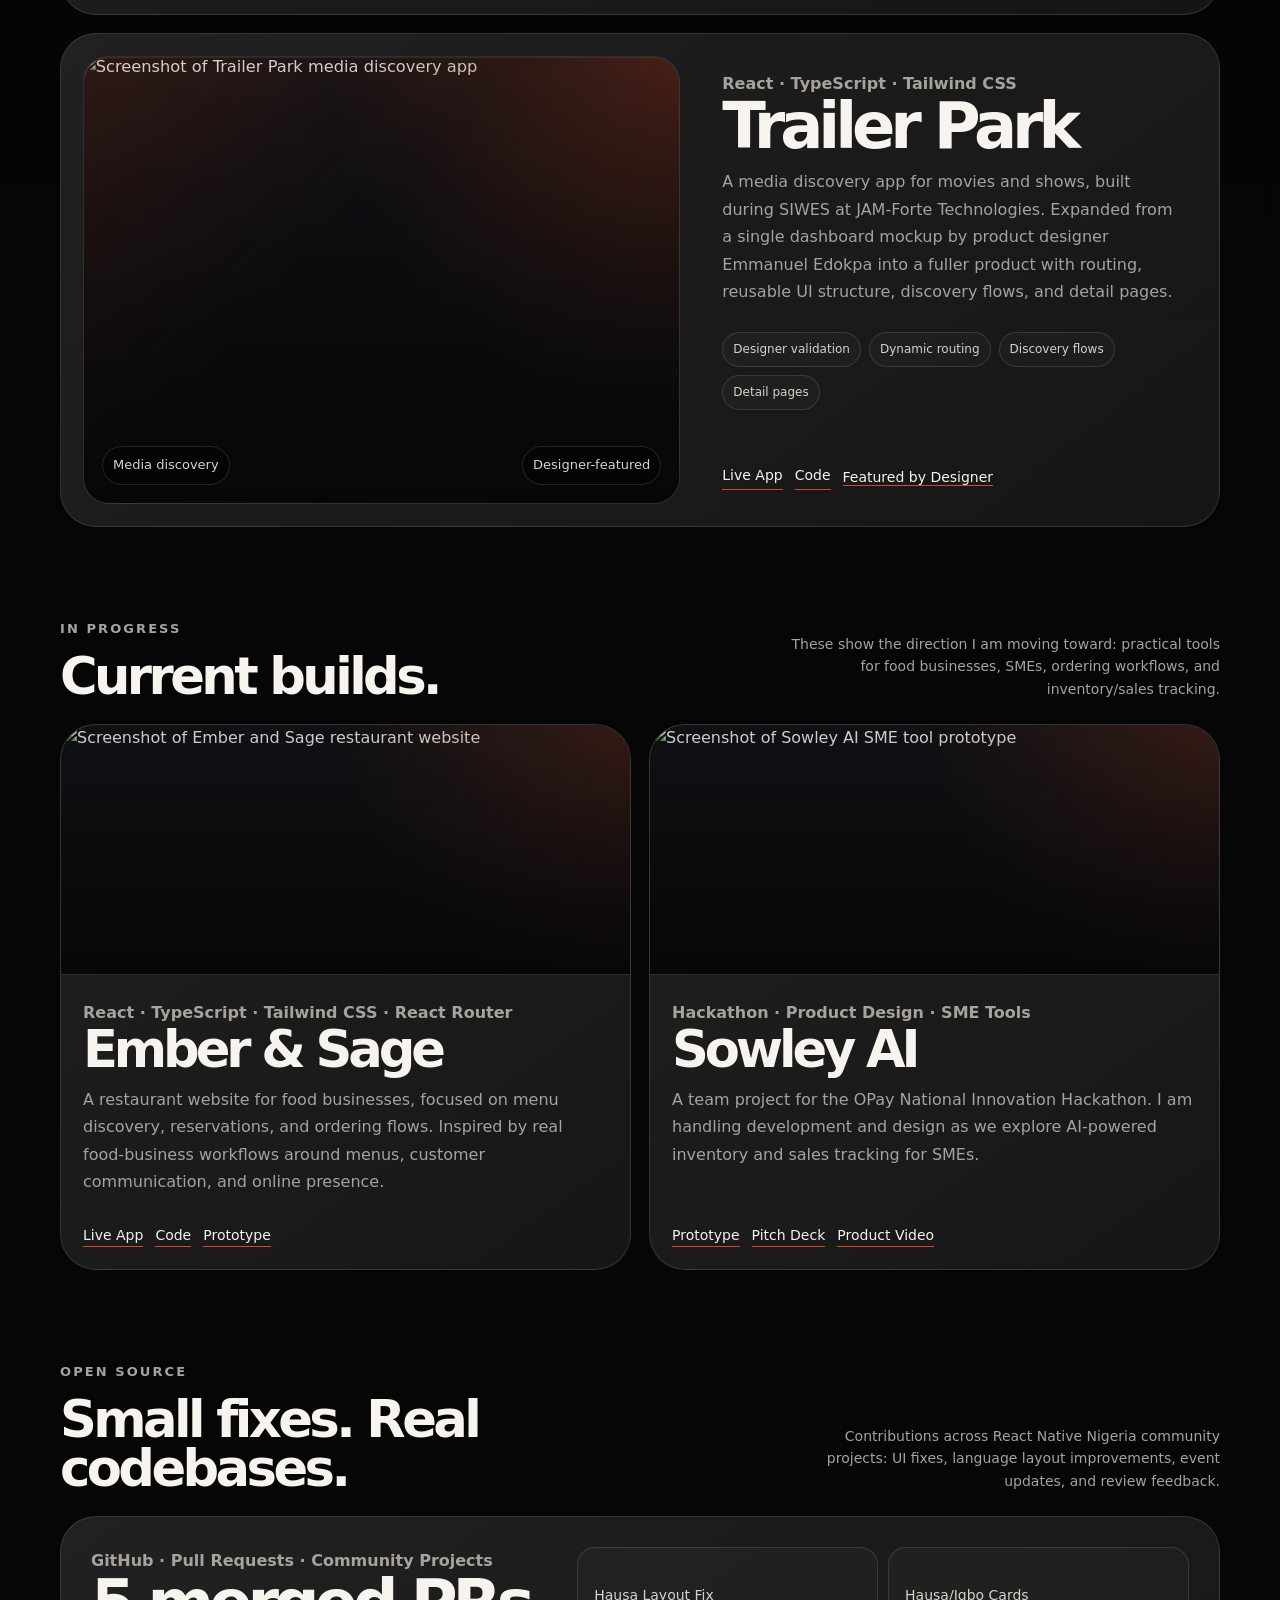
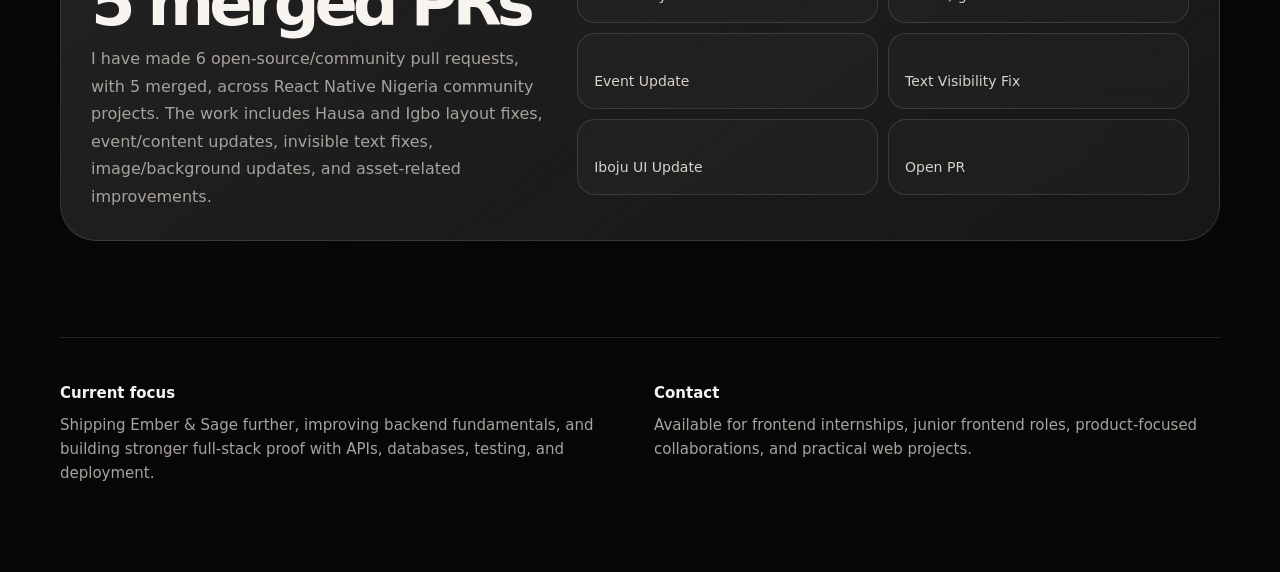
==== commit edf4fb36: "Refactor styles and layout in index.html Updated styles and structure in index.html for improved UI " ====
--- a/index.html
+++ b/index.html
@@ -10,17 +10,19 @@
 
   <style>
     :root {
-      --bg: #07080a;
-      --bg-soft: #0b0d10;
-      --card: rgba(255, 255, 255, 0.035);
-      --card-strong: rgba(255, 255, 255, 0.055);
-      --text: #f5f5f4;
-      --muted: #a1a1aa;
-      --soft: #d4d4d8;
-      --line: rgba(255, 255, 255, 0.1);
-      --line-strong: rgba(255, 255, 255, 0.18);
+      --bg: #050505;
+      --bg-soft: #0a0b0d;
+      --panel: rgba(255, 255, 255, 0.045);
+      --panel-strong: rgba(255, 255, 255, 0.075);
+      --text: #f7f4ef;
+      --muted: #a7a29c;
+      --soft: #d8d2c8;
+      --line: rgba(255, 255, 255, 0.12);
+      --line-strong: rgba(255, 255, 255, 0.2);
       --accent: #d9471e;
       --accent-soft: rgba(217, 71, 30, 0.14);
+      --radius: 30px;
+      --max: 1160px;
     }
 
     * {
@@ -33,13 +35,25 @@
 
     body {
       margin: 0;
-      font-family: Inter, system-ui, -apple-system, BlinkMacSystemFont, "Segoe UI", sans-serif;
+      font-family: Inter, ui-sans-serif, system-ui, -apple-system, BlinkMacSystemFont, "Segoe UI", sans-serif;
       background:
-        radial-gradient(circle at top left, rgba(217, 71, 30, 0.14), transparent 34rem),
-        radial-gradient(circle at top right, rgba(255, 255, 255, 0.06), transparent 28rem),
-        var(--bg);
+        radial-gradient(circle at 18% 0%, rgba(217, 71, 30, 0.18), transparent 34rem),
+        radial-gradient(circle at 85% 8%, rgba(255, 255, 255, 0.08), transparent 30rem),
+        linear-gradient(180deg, #070707 0%, #050505 42%, #070707 100%);
       color: var(--text);
       line-height: 1.6;
+    }
+
+    body::before {
+      content: "";
+      position: fixed;
+      inset: 0;
+      pointer-events: none;
+      background-image:
+        linear-gradient(rgba(255, 255, 255, 0.035) 1px, transparent 1px),
+        linear-gradient(90deg, rgba(255, 255, 255, 0.035) 1px, transparent 1px);
+      background-size: 72px 72px;
+      mask-image: linear-gradient(to bottom, rgba(0, 0, 0, 0.7), transparent 62%);
     }
 
     a {
@@ -47,18 +61,25 @@
       text-decoration: none;
     }
 
-    main {
-      width: min(1080px, 92%);
+    img {
+      max-width: 100%;
+      display: block;
+    }
+
+    .page {
+      width: min(var(--max), calc(100% - 40px));
       margin: 0 auto;
-      padding: 44px 0 72px;
+      padding: 34px 0 72px;
+      position: relative;
+      z-index: 1;
     }
 
     .topbar {
       display: flex;
+      justify-content: space-between;
       align-items: center;
-      justify-content: space-between;
-      gap: 18px;
-      margin-bottom: 96px;
+      gap: 20px;
+      margin-bottom: 92px;
     }
 
     .brand {
@@ -71,63 +92,126 @@
     }
 
     .brand img {
-      width: 34px;
-      height: 34px;
-      display: block;
+      width: 36px;
+      height: 36px;
+      border-radius: 11px;
     }
 
     .nav {
       display: flex;
       align-items: center;
-      gap: 18px;
+      gap: 22px;
       color: var(--muted);
       font-size: 14px;
     }
 
+    .nav a {
+      transition: color 180ms ease;
+    }
+
     .nav a:hover {
       color: var(--text);
     }
 
     .hero {
       display: grid;
-      grid-template-columns: 1.35fr 0.65fr;
-      gap: 48px;
+      grid-template-columns: 1.18fr 0.82fr;
+      gap: 42px;
       align-items: end;
-      margin-bottom: 54px;
+      margin-bottom: 28px;
+    }
+
+    .kicker {
+      display: inline-flex;
+      align-items: center;
+      gap: 10px;
+      color: var(--accent);
+      font-size: 13px;
+      font-weight: 800;
+      letter-spacing: 0.13em;
+      text-transform: uppercase;
+      margin-bottom: 22px;
+    }
+
+    .kicker::before {
+      content: "";
+      width: 34px;
+      height: 1px;
+      background: var(--accent);
     }
 
     h1 {
+      margin: 0;
       max-width: 820px;
-      margin: 0;
-      font-size: clamp(52px, 9vw, 108px);
-      line-height: 0.88;
-      letter-spacing: -0.085em;
+      font-size: clamp(60px, 10vw, 132px);
+      line-height: 0.82;
+      letter-spacing: -0.105em;
+      text-wrap: balance;
     }
 
     .intro {
-      max-width: 710px;
       margin: 30px 0 0;
+      max-width: 720px;
       color: var(--muted);
-      font-size: clamp(17px, 2vw, 21px);
+      font-size: clamp(17px, 2vw, 22px);
       line-height: 1.65;
     }
 
-    .hero-side {
-      border-left: 1px solid var(--line);
-      padding-left: 24px;
-    }
-
-    .hero-side p {
-      margin: 0;
+    .hero-card {
+      border: 1px solid var(--line);
+      border-radius: var(--radius);
+      background:
+        linear-gradient(145deg, rgba(255, 255, 255, 0.09), rgba(255, 255, 255, 0.025)),
+        rgba(255, 255, 255, 0.025);
+      padding: 24px;
+      box-shadow: 0 30px 90px rgba(0, 0, 0, 0.28);
+      overflow: hidden;
+    }
+
+    .hero-card-top {
+      display: flex;
+      justify-content: space-between;
+      gap: 18px;
+      align-items: start;
+      margin-bottom: 30px;
+    }
+
+    .hero-card small {
       color: var(--muted);
-      font-size: 14px;
-    }
-
-    .hero-side strong {
+      font-size: 13px;
+    }
+
+    .hero-card strong {
       display: block;
-      color: var(--text);
-      font-size: 16px;
-      margin-bottom: 8px;
+      font-size: 20px;
+      line-height: 1.1;
+      letter-spacing: -0.05em;
+      margin-top: 6px;
+    }
+
+    .status-dot {
+      width: 10px;
+      height: 10px;
+      background: var(--accent);
+      border-radius: 999px;
+      margin-top: 5px;
+      box-shadow: 0 0 0 8px rgba(217, 71, 30, 0.12);
+      flex: 0 0 auto;
+    }
+
+    .stack-list {
+      display: grid;
+      gap: 10px;
+      margin-top: 22px;
+    }
+
+    .stack-list span {
+      border: 1px solid var(--line);
+      border-radius: 999px;
+      color: var(--soft);
+      background: rgba(255, 255, 255, 0.025);
+      padding: 10px 12px;
+      font-size: 13px;
     }
 
     .links {
@@ -139,18 +223,19 @@
 
     .pill {
       border: 1px solid var(--line);
-      padding: 10px 14px;
+      padding: 11px 15px;
       border-radius: 999px;
       color: var(--text);
-      background: rgba(255, 255, 255, 0.03);
+      background: rgba(255, 255, 255, 0.035);
       font-size: 14px;
-      transition: border-color 180ms ease, color 180ms ease, background 180ms ease;
+      transition: border-color 180ms ease, color 180ms ease, background 180ms ease, transform 180ms ease;
     }
 
     .pill:hover {
       border-color: var(--accent);
       color: var(--accent);
       background: var(--accent-soft);
+      transform: translateY(-1px);
     }
 
     .proof-strip {
@@ -159,34 +244,35 @@
       gap: 1px;
       overflow: hidden;
       border: 1px solid var(--line);
-      border-radius: 24px;
+      border-radius: var(--radius);
       background: var(--line);
-      margin: 62px 0 82px;
+      margin: 74px 0 96px;
     }
 
     .proof-item {
-      background: rgba(255, 255, 255, 0.035);
-      padding: 22px;
-      min-height: 132px;
+      background: rgba(255, 255, 255, 0.04);
+      padding: 24px;
+      min-height: 142px;
     }
 
     .proof-item strong {
       display: block;
       color: var(--text);
-      font-size: 24px;
-      letter-spacing: -0.05em;
-      margin-bottom: 8px;
+      font-size: clamp(28px, 3vw, 40px);
+      letter-spacing: -0.07em;
+      line-height: 1;
+      margin-bottom: 12px;
     }
 
     .proof-item span {
       display: block;
       color: var(--muted);
       font-size: 14px;
-      line-height: 1.5;
+      line-height: 1.55;
     }
 
     section {
-      margin-top: 74px;
+      margin-top: 92px;
     }
 
     .section-heading {
@@ -194,15 +280,26 @@
       justify-content: space-between;
       gap: 24px;
       align-items: end;
-      margin-bottom: 20px;
+      margin-bottom: 24px;
     }
 
     .section-title {
       margin: 0;
-      font-size: 14px;
       color: var(--muted);
+      font-size: 13px;
+      font-weight: 800;
+      letter-spacing: 0.16em;
       text-transform: uppercase;
-      letter-spacing: 0.14em;
+    }
+
+    .section-title strong {
+      display: block;
+      color: var(--text);
+      font-size: clamp(32px, 4vw, 54px);
+      line-height: 0.95;
+      letter-spacing: -0.07em;
+      text-transform: none;
+      margin-top: 12px;
     }
 
     .section-note {
@@ -213,107 +310,77 @@
       text-align: right;
     }
 
-    .grid {
+    .showcase {
       display: grid;
-      grid-template-columns: repeat(2, minmax(0, 1fr));
-      gap: 16px;
-    }
-
-    .card {
+      grid-template-columns: 1fr;
+      gap: 18px;
+    }
+
+    .case-card {
       position: relative;
+      display: grid;
+      grid-template-columns: 0.9fr 1.1fr;
+      gap: 28px;
+      min-height: 430px;
       border: 1px solid var(--line);
+      border-radius: 36px;
       background:
-        linear-gradient(135deg, rgba(255, 255, 255, 0.055), rgba(255, 255, 255, 0.02)),
-        var(--card);
-      border-radius: 28px;
-      padding: 26px;
+        linear-gradient(145deg, rgba(255, 255, 255, 0.075), rgba(255, 255, 255, 0.025)),
+        var(--panel);
       overflow: hidden;
-      min-height: 310px;
-    }
-
-    .card::before {
-      content: "";
-      position: absolute;
-      inset: 0;
-      pointer-events: none;
-      background: radial-gradient(circle at top right, rgba(217, 71, 30, 0.11), transparent 18rem);
-      opacity: 0;
-      transition: opacity 180ms ease;
-    }
-
-    .card:hover::before {
-      opacity: 1;
-    }
-
-    .feature-card {
-      min-height: 390px;
-      padding: 30px;
-    }
-
-    .wide-card {
-      grid-column: 1 / -1;
-      min-height: auto;
+      padding: 22px;
+    }
+
+    .case-card:nth-child(even) {
+      grid-template-columns: 1.1fr 0.9fr;
+    }
+
+    .case-card:nth-child(even) .case-copy {
+      order: 2;
+    }
+
+    .case-card:nth-child(even) .shot-wrap {
+      order: 1;
+    }
+
+    .case-copy {
+      padding: 14px;
+      display: flex;
+      flex-direction: column;
+      justify-content: space-between;
+      min-width: 0;
     }
 
     .meta {
-      position: relative;
-      z-index: 1;
       color: var(--accent);
       font-size: 13px;
-      font-weight: 700;
-      margin: 0 0 20px;
-    }
-
-    .card h2 {
-      position: relative;
-      z-index: 1;
-      margin: 0 0 12px;
-      font-size: clamp(25px, 3vw, 36px);
-      line-height: 1;
-      letter-spacing: -0.06em;
-    }
-
-    .card p {
-      position: relative;
-      z-index: 1;
+      font-weight: 800;
       margin: 0 0 22px;
+    }
+
+    .case-copy h2,
+    .support-card h2,
+    .open-source-card h2 {
+      margin: 0 0 14px;
+      font-size: clamp(34px, 5vw, 66px);
+      line-height: 0.88;
+      letter-spacing: -0.08em;
+    }
+
+    .case-copy p,
+    .support-card p,
+    .open-source-card p {
+      margin: 0;
       color: var(--muted);
-      font-size: 15px;
-      line-height: 1.7;
-    }
-
-    .feature-card p {
       font-size: 16px;
-      max-width: 560px;
-    }
-
-    .card-links {
-      position: relative;
-      z-index: 2;
-      display: flex;
-      flex-wrap: wrap;
-      gap: 11px;
-      margin-top: auto;
-    }
-
-    .card-links a {
-      font-size: 14px;
-      color: var(--text);
-      border-bottom: 1px solid var(--accent);
-      transition: color 180ms ease;
-    }
-
-    .card-links a:hover {
-      color: var(--accent);
+      line-height: 1.72;
     }
 
     .project-proof {
-      position: relative;
-      z-index: 1;
       display: flex;
       flex-wrap: wrap;
       gap: 8px;
-      margin: 26px 0 24px;
+      margin: 26px 0;
     }
 
     .tag {
@@ -325,6 +392,130 @@
       font-size: 12px;
     }
 
+    .card-links {
+      position: relative;
+      z-index: 2;
+      display: flex;
+      flex-wrap: wrap;
+      gap: 12px;
+      margin-top: 28px;
+    }
+
+    .card-links a {
+      color: var(--text);
+      font-size: 14px;
+      border-bottom: 1px solid var(--accent);
+      transition: color 180ms ease;
+    }
+
+    .card-links a:hover {
+      color: var(--accent);
+    }
+
+    .shot-wrap {
+      position: relative;
+      min-height: 100%;
+      border-radius: 26px;
+      overflow: hidden;
+      border: 1px solid var(--line);
+      background:
+        linear-gradient(135deg, rgba(217, 71, 30, 0.16), transparent 42%),
+        #101114;
+      box-shadow: inset 0 1px 0 rgba(255, 255, 255, 0.08);
+    }
+
+    .shot-wrap::before {
+      content: "";
+      position: absolute;
+      inset: 0;
+      background:
+        linear-gradient(180deg, rgba(0, 0, 0, 0.02), rgba(0, 0, 0, 0.58)),
+        radial-gradient(circle at top right, rgba(217, 71, 30, 0.28), transparent 22rem);
+      z-index: 1;
+      pointer-events: none;
+    }
+
+    .shot-wrap img {
+      width: 100%;
+      height: 100%;
+      min-height: 386px;
+      object-fit: cover;
+      opacity: 0.86;
+      transform: scale(1.015);
+    }
+
+    .shot-label {
+      position: absolute;
+      left: 18px;
+      right: 18px;
+      bottom: 18px;
+      z-index: 2;
+      display: flex;
+      justify-content: space-between;
+      align-items: center;
+      gap: 14px;
+      color: var(--soft);
+      font-size: 13px;
+    }
+
+    .shot-label span {
+      border: 1px solid var(--line);
+      border-radius: 999px;
+      background: rgba(0, 0, 0, 0.36);
+      backdrop-filter: blur(14px);
+      padding: 8px 10px;
+    }
+
+    .support-grid {
+      display: grid;
+      grid-template-columns: repeat(2, 1fr);
+      gap: 18px;
+    }
+
+    .support-card {
+      position: relative;
+      min-height: 520px;
+      display: flex;
+      flex-direction: column;
+      justify-content: space-between;
+      border: 1px solid var(--line);
+      border-radius: 36px;
+      background:
+        linear-gradient(145deg, rgba(255, 255, 255, 0.07), rgba(255, 255, 255, 0.025)),
+        var(--panel);
+      overflow: hidden;
+      padding: 22px;
+    }
+
+    .support-card h2 {
+      font-size: clamp(32px, 4vw, 52px);
+    }
+
+    .support-shot {
+      margin: -22px -22px 24px;
+      height: 250px;
+      border-bottom: 1px solid var(--line);
+      background: #101114;
+      overflow: hidden;
+      position: relative;
+    }
+
+    .support-shot::after {
+      content: "";
+      position: absolute;
+      inset: 0;
+      background:
+        linear-gradient(180deg, transparent, rgba(0, 0, 0, 0.62)),
+        radial-gradient(circle at top right, rgba(217, 71, 30, 0.18), transparent 18rem);
+    }
+
+    .support-shot img {
+      width: 100%;
+      height: 100%;
+      object-fit: cover;
+      opacity: 0.85;
+    }
+
     .preview-link {
       position: relative;
       display: inline-block;
@@ -334,13 +525,13 @@
       position: absolute;
       left: 0;
       bottom: 150%;
-      width: min(340px, 80vw);
+      width: min(350px, 82vw);
       padding: 14px;
       border: 1px solid var(--line-strong);
       border-radius: 16px;
       background: #0f1115;
       color: var(--text);
-      box-shadow: 0 20px 50px rgba(0, 0, 0, 0.4);
+      box-shadow: 0 24px 60px rgba(0, 0, 0, 0.45);
       opacity: 0;
       transform: translateY(8px);
       pointer-events: none;
@@ -368,76 +559,131 @@
     }
 
     .open-source-card {
+      border: 1px solid var(--line);
+      border-radius: 36px;
+      background:
+        linear-gradient(145deg, rgba(255, 255, 255, 0.07), rgba(255, 255, 255, 0.025)),
+        var(--panel);
+      padding: 30px;
       display: grid;
-      grid-template-columns: 0.8fr 1.2fr;
-      gap: 28px;
-      align-items: start;
+      grid-template-columns: 0.85fr 1.15fr;
+      gap: 34px;
+      overflow: hidden;
+    }
+
+    .open-source-card h2 {
+      font-size: clamp(36px, 5vw, 68px);
     }
 
     .pr-grid {
       display: grid;
-      grid-template-columns: repeat(2, minmax(0, 1fr));
+      grid-template-columns: repeat(2, 1fr);
       gap: 10px;
-      position: relative;
-      z-index: 2;
+      align-self: start;
     }
 
     .pr-link {
       border: 1px solid var(--line);
-      border-radius: 16px;
-      padding: 14px;
+      border-radius: 18px;
+      padding: 16px;
       color: var(--soft);
+      background: rgba(255, 255, 255, 0.025);
       font-size: 14px;
-      background: rgba(255, 255, 255, 0.025);
-      transition: border-color 180ms ease, color 180ms ease, background 180ms ease;
+      min-height: 76px;
+      display: flex;
+      align-items: end;
+      transition: border-color 180ms ease, color 180ms ease, background 180ms ease, transform 180ms ease;
     }
 
     .pr-link:hover {
       border-color: var(--accent);
       color: var(--accent);
       background: var(--accent-soft);
+      transform: translateY(-2px);
     }
 
     .closing {
+      margin-top: 96px;
+      padding-top: 28px;
       border-top: 1px solid var(--line);
-      margin-top: 74px;
-      padding-top: 28px;
       display: grid;
       grid-template-columns: 1fr 1fr;
-      gap: 24px;
+      gap: 28px;
       color: var(--muted);
       font-size: 15px;
     }
 
     .closing strong {
+      display: block;
       color: var(--text);
-      display: block;
       margin-bottom: 8px;
     }
 
-    @media (max-width: 860px) {
+    @media (max-width: 980px) {
+      .hero {
+        grid-template-columns: 1fr;
+      }
+
+      .hero-card {
+        max-width: 620px;
+      }
+
+      .proof-strip {
+        grid-template-columns: repeat(2, 1fr);
+      }
+
+      .case-card,
+      .case-card:nth-child(even) {
+        grid-template-columns: 1fr;
+      }
+
+      .case-card:nth-child(even) .case-copy,
+      .case-card:nth-child(even) .shot-wrap {
+        order: initial;
+      }
+
+      .shot-wrap img {
+        min-height: 320px;
+      }
+
+      .support-grid {
+        grid-template-columns: 1fr;
+      }
+
+      .open-source-card {
+        grid-template-columns: 1fr;
+      }
+    }
+
+    @media (max-width: 680px) {
+      .page {
+        width: min(100% - 32px, var(--max));
+        padding-top: 24px;
+      }
+
       .topbar {
-        margin-bottom: 72px;
+        margin-bottom: 66px;
+      }
+
+      .brand span {
+        display: none;
       }
 
       .nav {
         display: none;
       }
 
-      .hero {
+      h1 {
+        font-size: clamp(60px, 20vw, 86px);
+      }
+
+      .intro {
+        font-size: 16px;
+      }
+
+      .proof-strip {
         grid-template-columns: 1fr;
-        gap: 28px;
-      }
-
-      .hero-side {
-        border-left: 0;
-        border-top: 1px solid var(--line);
-        padding-left: 0;
-        padding-top: 20px;
-      }
-
-      .proof-strip {
-        grid-template-columns: repeat(2, 1fr);
+        border-radius: 24px;
       }
 
       .section-heading {
@@ -446,14 +692,33 @@
 
       .section-note {
         text-align: left;
-        margin-top: 10px;
-      }
-
-      .grid {
-        grid-template-columns: 1fr;
-      }
-
+        margin-top: 12px;
+      }
+
+      .case-card,
+      .support-card,
       .open-source-card {
+        border-radius: 26px;
+        padding: 18px;
+      }
+
+      .support-shot {
+        margin: -18px -18px 22px;
+      }
+
+      .case-copy {
+        padding: 4px;
+      }
+
+      .shot-wrap {
+        border-radius: 20px;
+      }
+
+      .shot-wrap img {
+        min-height: 260px;
+      }
+
+      .pr-grid {
         grid-template-columns: 1fr;
       }
 
@@ -466,48 +731,11 @@
         right: 0;
       }
     }
-
-    @media (max-width: 520px) {
-      main {
-        width: min(100% - 32px, 1080px);
-        padding: 28px 0 56px;
-      }
-
-      .brand span {
-        display: none;
-      }
-
-      h1 {
-        font-size: clamp(54px, 18vw, 82px);
-      }
-
-      .intro {
-        font-size: 16px;
-      }
-
-      .proof-strip {
-        grid-template-columns: 1fr;
-        border-radius: 20px;
-      }
-
-      .card {
-        border-radius: 22px;
-        padding: 22px;
-      }
-
-      .feature-card {
-        min-height: auto;
-      }
-
-      .pr-grid {
-        grid-template-columns: 1fr;
-      }
-    }
   </style>
 </head>
 
 <body>
-  <main>
+  <main class="page">
     <header class="topbar">
       <a class="brand" href="/" aria-label="David Imafidon home">
         <img src="/logo.svg" alt="" aria-hidden="true" />
@@ -515,7 +743,7 @@
       </a>
 
       <nav class="nav" aria-label="Primary navigation">
-        <a href="#projects">Projects</a>
+        <a href="#work">Work</a>
         <a href="#open-source">Open Source</a>
         <a href="mailto:imafidondavid1@gmail.com">Contact</a>
       </nav>
@@ -523,12 +751,13 @@
 
     <section class="hero" aria-label="Introduction">
       <div>
+        <p class="kicker">React · TypeScript · Product UI</p>
+
         <h1>David Imafidon</h1>
 
         <p class="intro">
-          I build useful web products with React, TypeScript, JavaScript, and modern
-          frontend tools. My work focuses on clean interfaces, practical software,
-          performance, and products shaped by real-world constraints.
+          I build useful web products shaped by real-world constraints — clean interfaces,
+          fast experiences, and practical tools for students, food businesses, and small teams.
         </p>
 
         <div class="links">
@@ -565,13 +794,23 @@
         </div>
       </div>
 
-      <aside class="hero-side">
-        <strong>Currently building</strong>
-        <p>
-          Ember & Sage, a restaurant website for food businesses, while growing
-          into stronger full-stack development with Node.js, APIs, databases,
-          testing, and system design.
-        </p>
+      <aside class="hero-card">
+        <div class="hero-card-top">
+          <div>
+            <small>Current focus</small>
+            <strong>Shipping stronger frontend work while growing into full-stack engineering.</strong>
+          </div>
+          <span class="status-dot" aria-hidden="true"></span>
+        </div>
+
+        <small>Working stack</small>
+
+        <div class="stack-list">
+          <span>React / TypeScript / JavaScript</span>
+          <span>Tailwind CSS / Product UI</span>
+          <span>Supabase / APIs / Databases</span>
+          <span>Testing / Performance / Deployment</span>
+        </div>
       </aside>
     </section>
 
@@ -597,128 +836,177 @@
       </div>
     </section>
 
-    <section id="projects">
+    <section id="work">
       <div class="section-heading">
-        <p class="section-title">Featured Projects</p>
+        <p class="section-title">
+          Featured Work
+          <strong>Built, shipped, improved.</strong>
+        </p>
+
         <p class="section-note">
-          Projects chosen for proof: performance, product thinking, UI execution,
-          and ability to extend incomplete ideas into shipped work.
+          The work below is chosen for proof: performance, product thinking,
+          UI execution, and the ability to extend incomplete ideas into working software.
         </p>
       </div>
 
-      <div class="grid">
-        <article class="card feature-card">
-          <p class="meta">React · TypeScript · Supabase · TanStack Query</p>
-
-          <h2>Brillo</h2>
-
-          <p>
-            A student learning workspace for managing courses, notes, study activity,
-            and learning progress. Scored 99 desktop performance, 91 mobile performance,
-            and 100 across accessibility, best practices, and SEO on PageSpeed Insights.
-          </p>
-
-          <div class="project-proof">
-            <span class="tag">99 desktop performance</span>
-            <span class="tag">91 mobile performance</span>
-            <span class="tag">Supabase-backed</span>
-            <span class="tag">Tested by 5 students</span>
-          </div>
-
-          <div class="card-links">
-            <a
-              href="https://trybrillo.vercel.app/"
-              target="_blank"
-              rel="noopener noreferrer"
-            >
-              Live App
-            </a>
-
-            <a
-              href="https://github.com/Davemafy/brillo"
-              target="_blank"
-              rel="noopener noreferrer"
-            >
-              Code
-            </a>
-
-            <a
-              href="https://drive.google.com/file/d/1dxH83nSAb4FZNvL1sMu_svzXdDdGeXAy/view"
-              target="_blank"
-              rel="noopener noreferrer"
-            >
-              Product Video
-            </a>
-          </div>
-        </article>
-
-        <article class="card feature-card">
-          <p class="meta">React · TypeScript · Tailwind CSS</p>
-
-          <h2>Trailer Park</h2>
-
-          <p>
-            A media discovery app for movies and shows, built during SIWES at
-            JAM-Forte Technologies. Expanded from a single dashboard mockup by
-            product designer Emmanuel Edokpa into a fuller product with routing,
-            reusable UI structure, discovery flows, and detail pages.
-          </p>
-
-          <div class="project-proof">
-            <span class="tag">Designer validation</span>
-            <span class="tag">Dynamic routing</span>
-            <span class="tag">Discovery flows</span>
-            <span class="tag">Detail pages</span>
-          </div>
-
-          <div class="card-links">
-            <a
-              href="https://trailer-park-live.vercel.app/"
-              target="_blank"
-              rel="noopener noreferrer"
-            >
-              Live App
-            </a>
-
-            <a
-              href="https://github.com/Davemafy/trailer-park"
-              target="_blank"
-              rel="noopener noreferrer"
-            >
-              Code
-            </a>
-
-            <span class="preview-link">
+      <div class="showcase">
+        <article class="case-card">
+          <div class="case-copy">
+            <div>
+              <p class="meta">React · TypeScript · Supabase · TanStack Query</p>
+
+              <h2>Brillo</h2>
+
+              <p>
+                A student learning workspace for managing courses, notes, study activity,
+                and learning progress. Scored 99 desktop performance, 91 mobile performance,
+                and 100 across accessibility, best practices, and SEO on PageSpeed Insights.
+              </p>
+
+              <div class="project-proof">
+                <span class="tag">99 desktop performance</span>
+                <span class="tag">91 mobile performance</span>
+                <span class="tag">Supabase-backed</span>
+                <span class="tag">Tested by 5 students</span>
+              </div>
+            </div>
+
+            <div class="card-links">
               <a
-                href="https://www.linkedin.com/posts/emmanueledokpa_productdesign-frontenddevelopment-figma-share-7483553596932960256-VVuh"
+                href="https://trybrillo.vercel.app/"
                 target="_blank"
                 rel="noopener noreferrer"
               >
-                Featured by Designer
+                Live App
               </a>
 
-              <span class="preview-card">
-                <strong>Featured by Emmanuel Edokpa</strong>
-                <span>
-                  The original design was a single dashboard mockup. I extended it
-                  into a fuller React product with additional pages, flows, and
-                  interactions.
+              <a
+                href="https://github.com/Davemafy/brillo"
+                target="_blank"
+                rel="noopener noreferrer"
+              >
+                Code
+              </a>
+
+              <a
+                href="https://drive.google.com/file/d/1dxH83nSAb4FZNvL1sMu_svzXdDdGeXAy/view"
+                target="_blank"
+                rel="noopener noreferrer"
+              >
+                Product Video
+              </a>
+            </div>
+          </div>
+
+          <div class="shot-wrap">
+            <img src="/assets/brillo.png" alt="Screenshot of Brillo student learning workspace" />
+            <div class="shot-label">
+              <span>Learning workspace</span>
+              <span>Performance-focused</span>
+            </div>
+          </div>
+        </article>
+
+        <article class="case-card">
+          <div class="case-copy">
+            <div>
+              <p class="meta">React · TypeScript · Tailwind CSS</p>
+
+              <h2>Trailer Park</h2>
+
+              <p>
+                A media discovery app for movies and shows, built during SIWES at
+                JAM-Forte Technologies. Expanded from a single dashboard mockup by
+                product designer Emmanuel Edokpa into a fuller product with routing,
+                reusable UI structure, discovery flows, and detail pages.
+              </p>
+
+              <div class="project-proof">
+                <span class="tag">Designer validation</span>
+                <span class="tag">Dynamic routing</span>
+                <span class="tag">Discovery flows</span>
+                <span class="tag">Detail pages</span>
+              </div>
+            </div>
+
+            <div class="card-links">
+              <a
+                href="https://trailer-park-live.vercel.app/"
+                target="_blank"
+                rel="noopener noreferrer"
+              >
+                Live App
+              </a>
+
+              <a
+                href="https://github.com/Davemafy/trailer-park"
+                target="_blank"
+                rel="noopener noreferrer"
+              >
+                Code
+              </a>
+
+              <span class="preview-link">
+                <a
+                  href="https://www.linkedin.com/posts/emmanueledokpa_productdesign-frontenddevelopment-figma-share-7483553596932960256-VVuh"
+                  target="_blank"
+                  rel="noopener noreferrer"
+                >
+                  Featured by Designer
+                </a>
+
+                <span class="preview-card">
+                  <strong>Featured by Emmanuel Edokpa</strong>
+                  <span>
+                    The original design was a single dashboard mockup. I extended it
+                    into a fuller React product with additional pages, flows, and interactions.
+                  </span>
                 </span>
               </span>
-            </span>
+            </div>
+          </div>
+
+          <div class="shot-wrap">
+            <img src="/assets/trailer-park.png" alt="Screenshot of Trailer Park media discovery app" />
+            <div class="shot-label">
+              <span>Media discovery</span>
+              <span>Designer-featured</span>
+            </div>
           </div>
         </article>
-
-        <article class="card">
-          <p class="meta">React · TypeScript · Tailwind CSS · React Router</p>
-
-          <h2>Ember & Sage</h2>
-
-          <p>
-            A restaurant website for food businesses, focused on menu discovery,
-            reservations, and ordering flows. Inspired by real food-business workflows
-            around menus, customer communication, and online presence.
-          </p>
+      </div>
+    </section>
+
+    <section>
+      <div class="section-heading">
+        <p class="section-title">
+          In Progress
+          <strong>Current builds.</strong>
+        </p>
+
+        <p class="section-note">
+          These show the direction I am moving toward: practical tools for food
+          businesses, SMEs, ordering workflows, and inventory/sales tracking.
+        </p>
+      </div>
+
+      <div class="support-grid">
+        <article class="support-card">
+          <div>
+            <div class="support-shot">
+              <img src="/assets/ember-sage.png" alt="Screenshot of Ember and Sage restaurant website" />
+            </div>
+
+            <p class="meta">React · TypeScript · Tailwind CSS · React Router</p>
+
+            <h2>Ember & Sage</h2>
+
+            <p>
+              A restaurant website for food businesses, focused on menu discovery,
+              reservations, and ordering flows. Inspired by real food-business workflows
+              around menus, customer communication, and online presence.
+            </p>
+          </div>
 
           <div class="card-links">
             <a
@@ -747,16 +1035,22 @@
           </div>
         </article>
 
-        <article class="card">
-          <p class="meta">Hackathon · Product Design · SME Tools</p>
-
-          <h2>Sowley AI</h2>
-
-          <p>
-            A team project for the OPay National Innovation Hackathon. I am handling
-            development and design as we explore AI-powered inventory and sales
-            tracking for SMEs.
-          </p>
+        <article class="support-card">
+          <div>
+            <div class="support-shot">
+              <img src="/assets/sowley-ai.png" alt="Screenshot of Sowley AI SME tool prototype" />
+            </div>
+
+            <p class="meta">Hackathon · Product Design · SME Tools</p>
+
+            <h2>Sowley AI</h2>
+
+            <p>
+              A team project for the OPay National Innovation Hackathon. I am handling
+              development and design as we explore AI-powered inventory and sales
+              tracking for SMEs.
+            </p>
+          </div>
 
           <div class="card-links">
             <a
@@ -789,18 +1083,22 @@
 
     <section id="open-source">
       <div class="section-heading">
-        <p class="section-title">Open Source</p>
+        <p class="section-title">
+          Open Source
+          <strong>Small fixes. Real codebases.</strong>
+        </p>
+
         <p class="section-note">
-          Small but real contributions: reading existing code, following patterns,
-          fixing UI issues, and responding to review feedback.
+          Contributions across React Native Nigeria community projects: UI fixes,
+          language layout improvements, event updates, and review feedback.
         </p>
       </div>
 
-      <article class="card wide-card open-source-card">
+      <article class="open-source-card">
         <div>
           <p class="meta">GitHub · Pull Requests · Community Projects</p>
 
-          <h2>Open Source Contributions</h2>
+          <h2>5 merged PRs</h2>
 
           <p>
             I have made 6 open-source/community pull requests, with 5 merged,
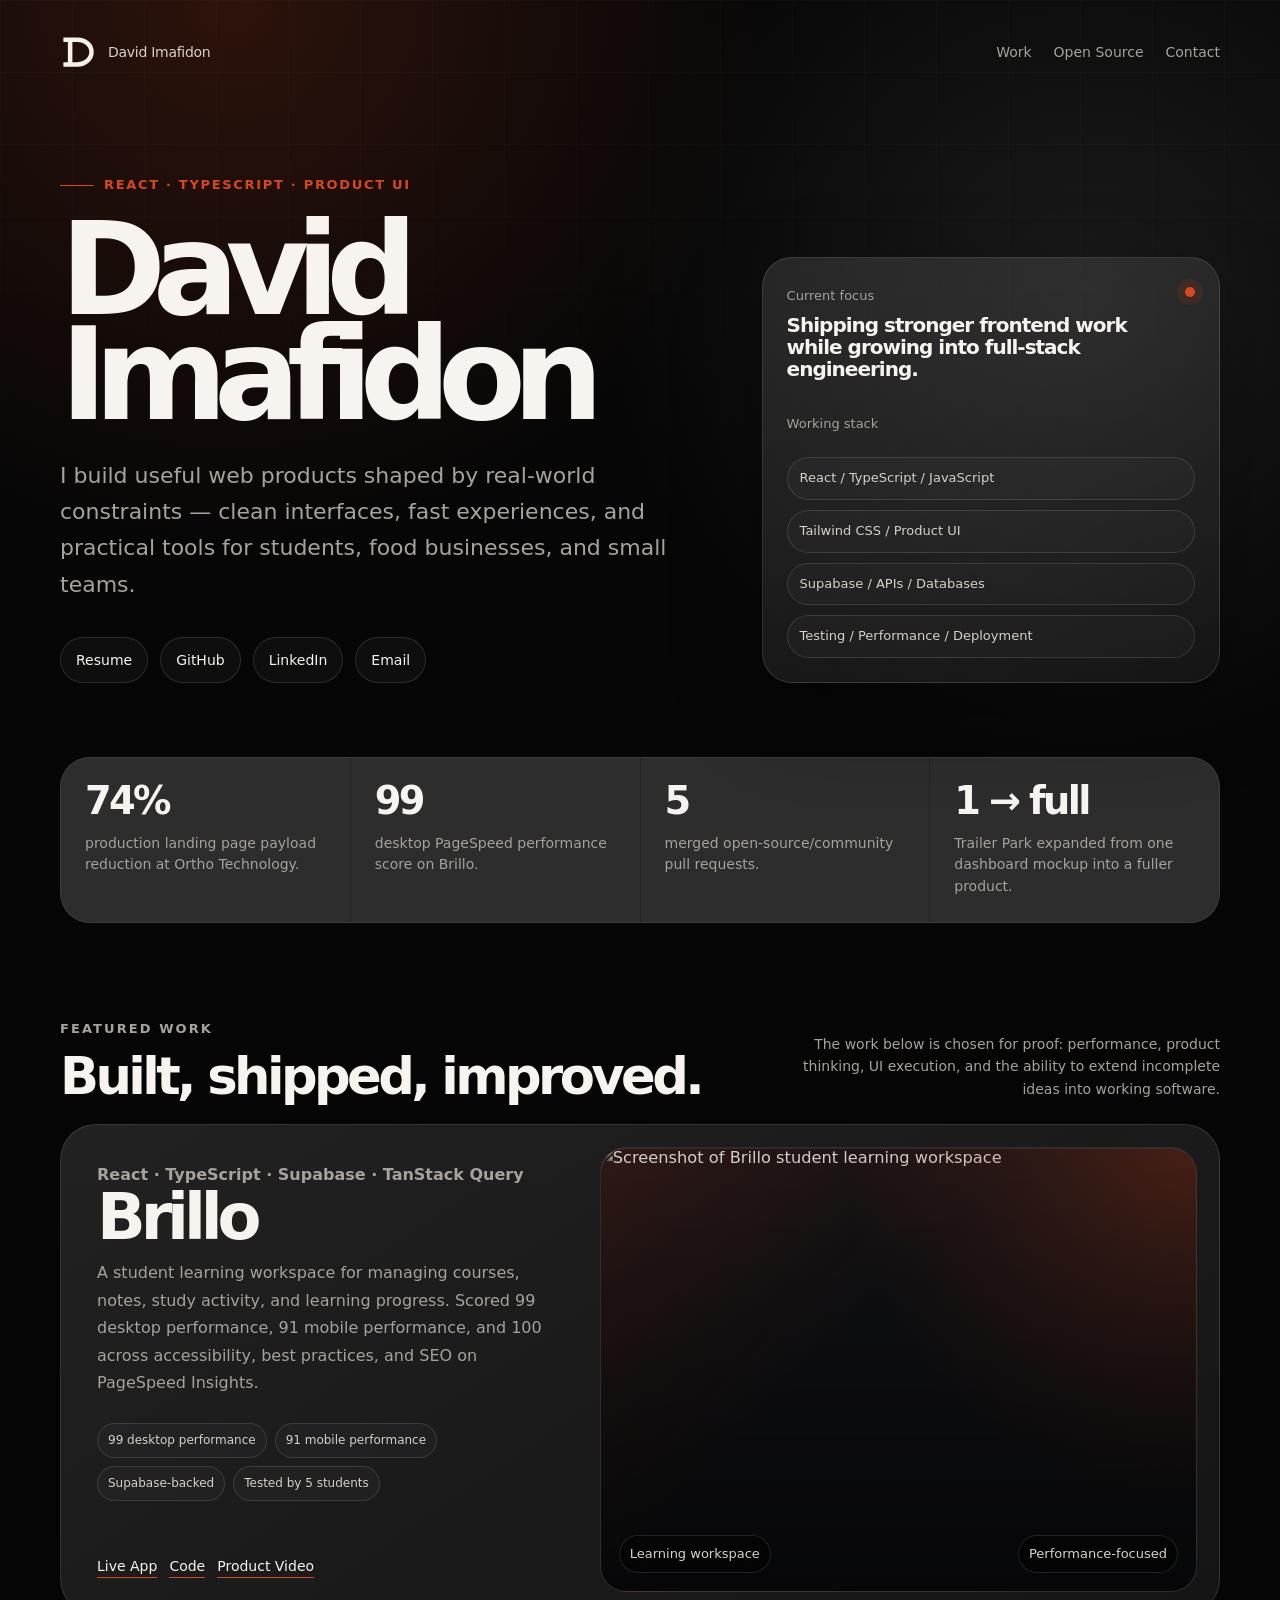
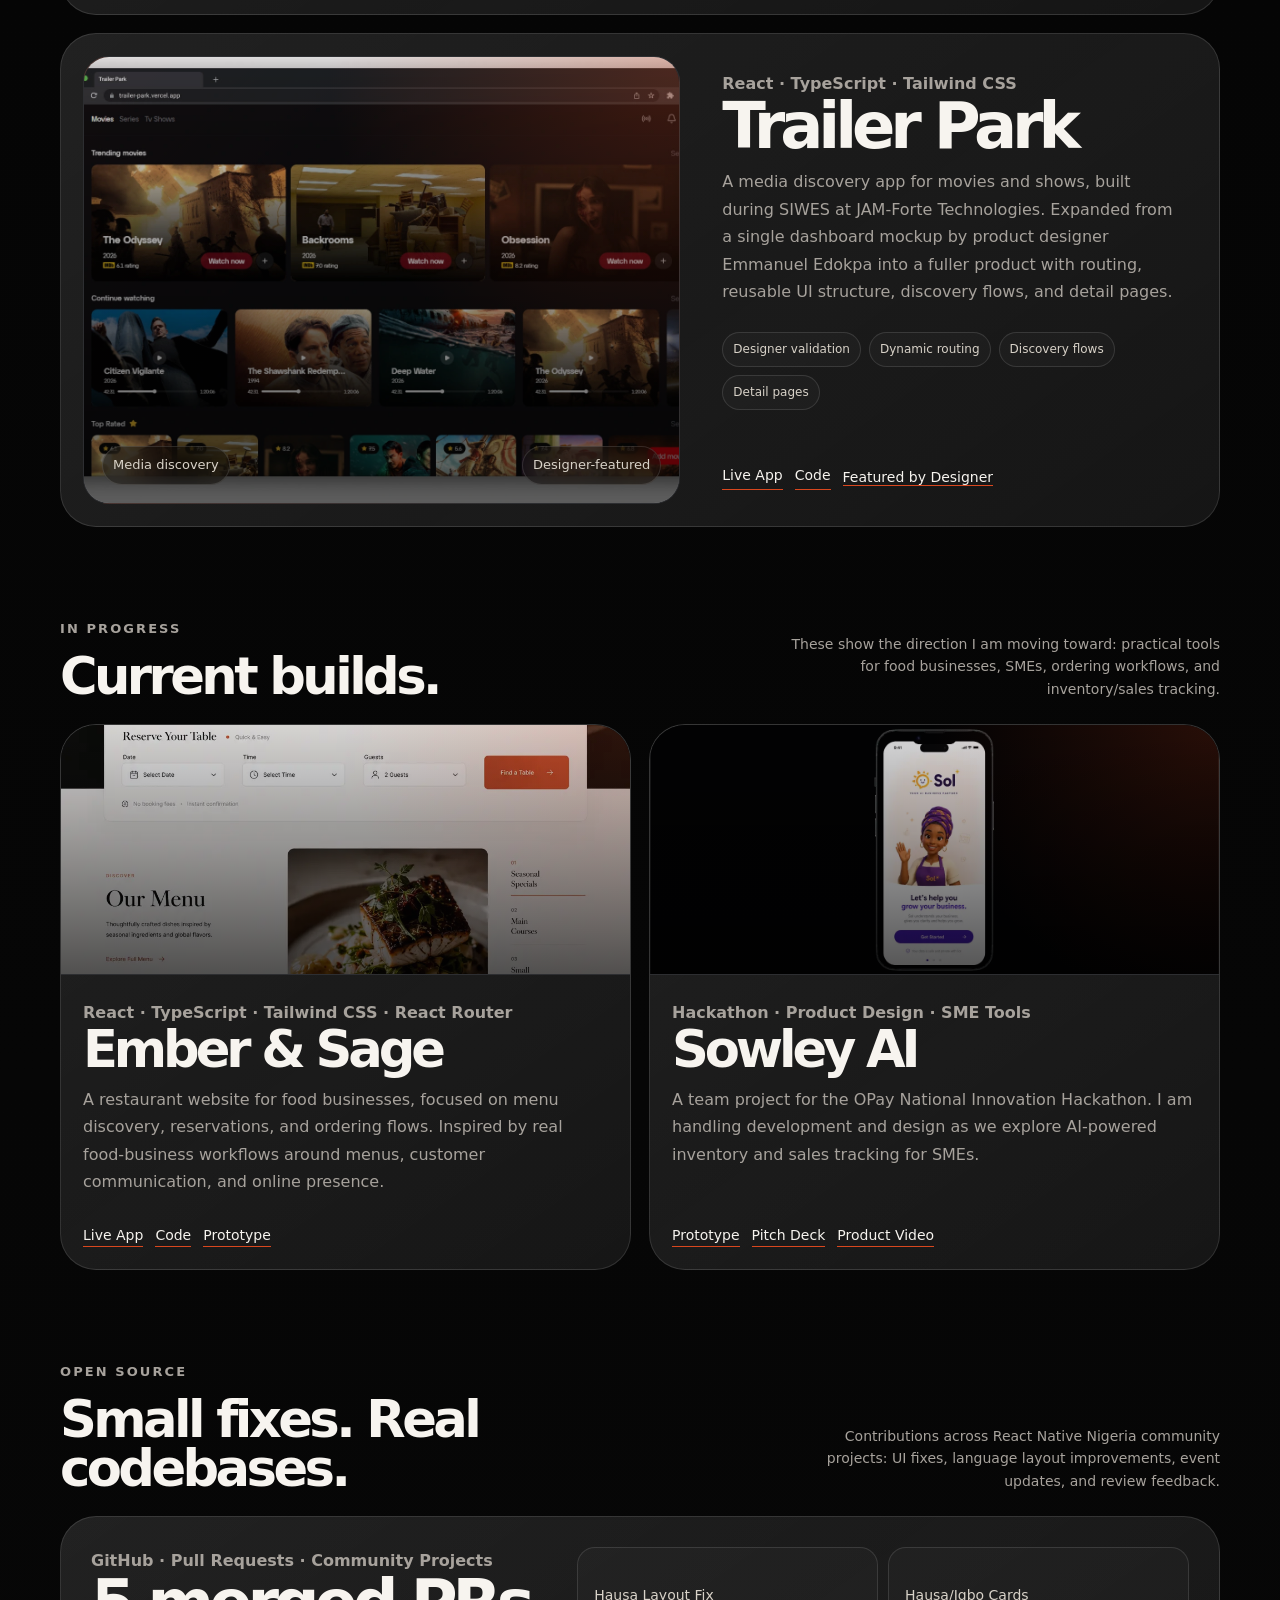
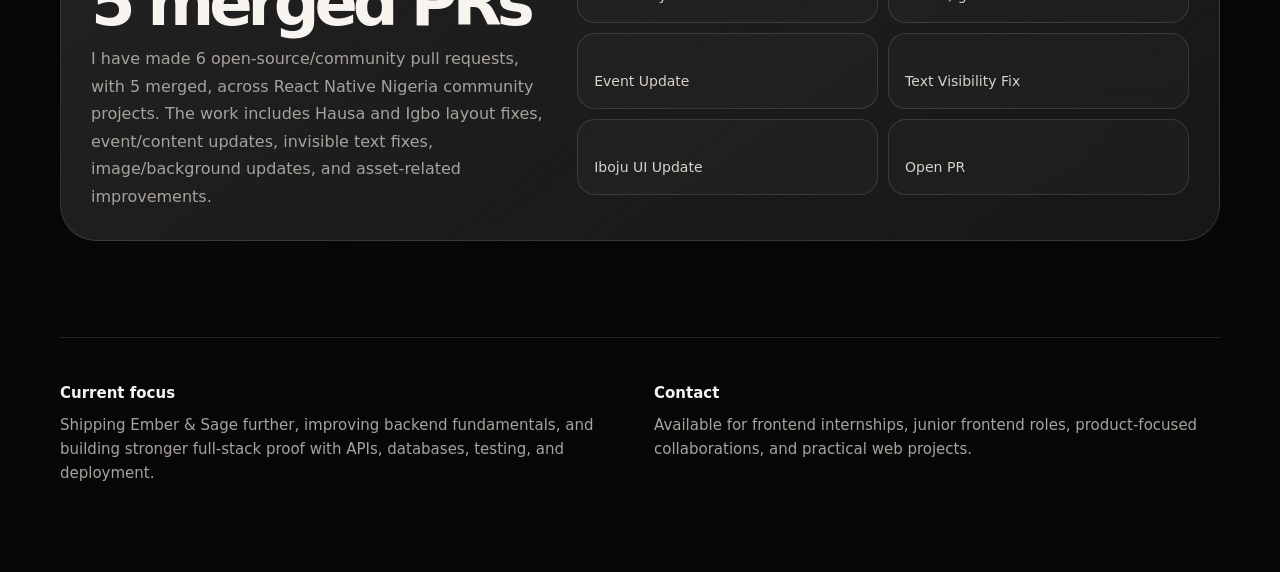
==== commit d4af033f: "Update assets paths" ====
--- a/index.html
+++ b/index.html
@@ -899,7 +899,7 @@
           </div>
 
           <div class="shot-wrap">
-            <img src="/assets/brillo.png" alt="Screenshot of Brillo student learning workspace" />
+            <img src="/assets/brillo.webp" alt="Screenshot of Brillo student learning workspace" />
             <div class="shot-label">
               <span>Learning workspace</span>
               <span>Performance-focused</span>
@@ -967,7 +967,7 @@
           </div>
 
           <div class="shot-wrap">
-            <img src="/assets/trailer-park.png" alt="Screenshot of Trailer Park media discovery app" />
+            <img src="/assets/trailer-park.webp" alt="Screenshot of Trailer Park media discovery app" />
             <div class="shot-label">
               <span>Media discovery</span>
               <span>Designer-featured</span>
@@ -994,7 +994,7 @@
         <article class="support-card">
           <div>
             <div class="support-shot">
-              <img src="/assets/ember-sage.png" alt="Screenshot of Ember and Sage restaurant website" />
+              <img src="/assets/ember-sage.webp" alt="Screenshot of Ember and Sage restaurant website" />
             </div>
 
             <p class="meta">React · TypeScript · Tailwind CSS · React Router</p>
@@ -1038,7 +1038,7 @@
         <article class="support-card">
           <div>
             <div class="support-shot">
-              <img src="/assets/sowley-ai.png" alt="Screenshot of Sowley AI SME tool prototype" />
+              <img src="/assets/sowley-ai.webp" alt="Screenshot of Sowley AI SME tool prototype" />
             </div>
 
             <p class="meta">Hackathon · Product Design · SME Tools</p>
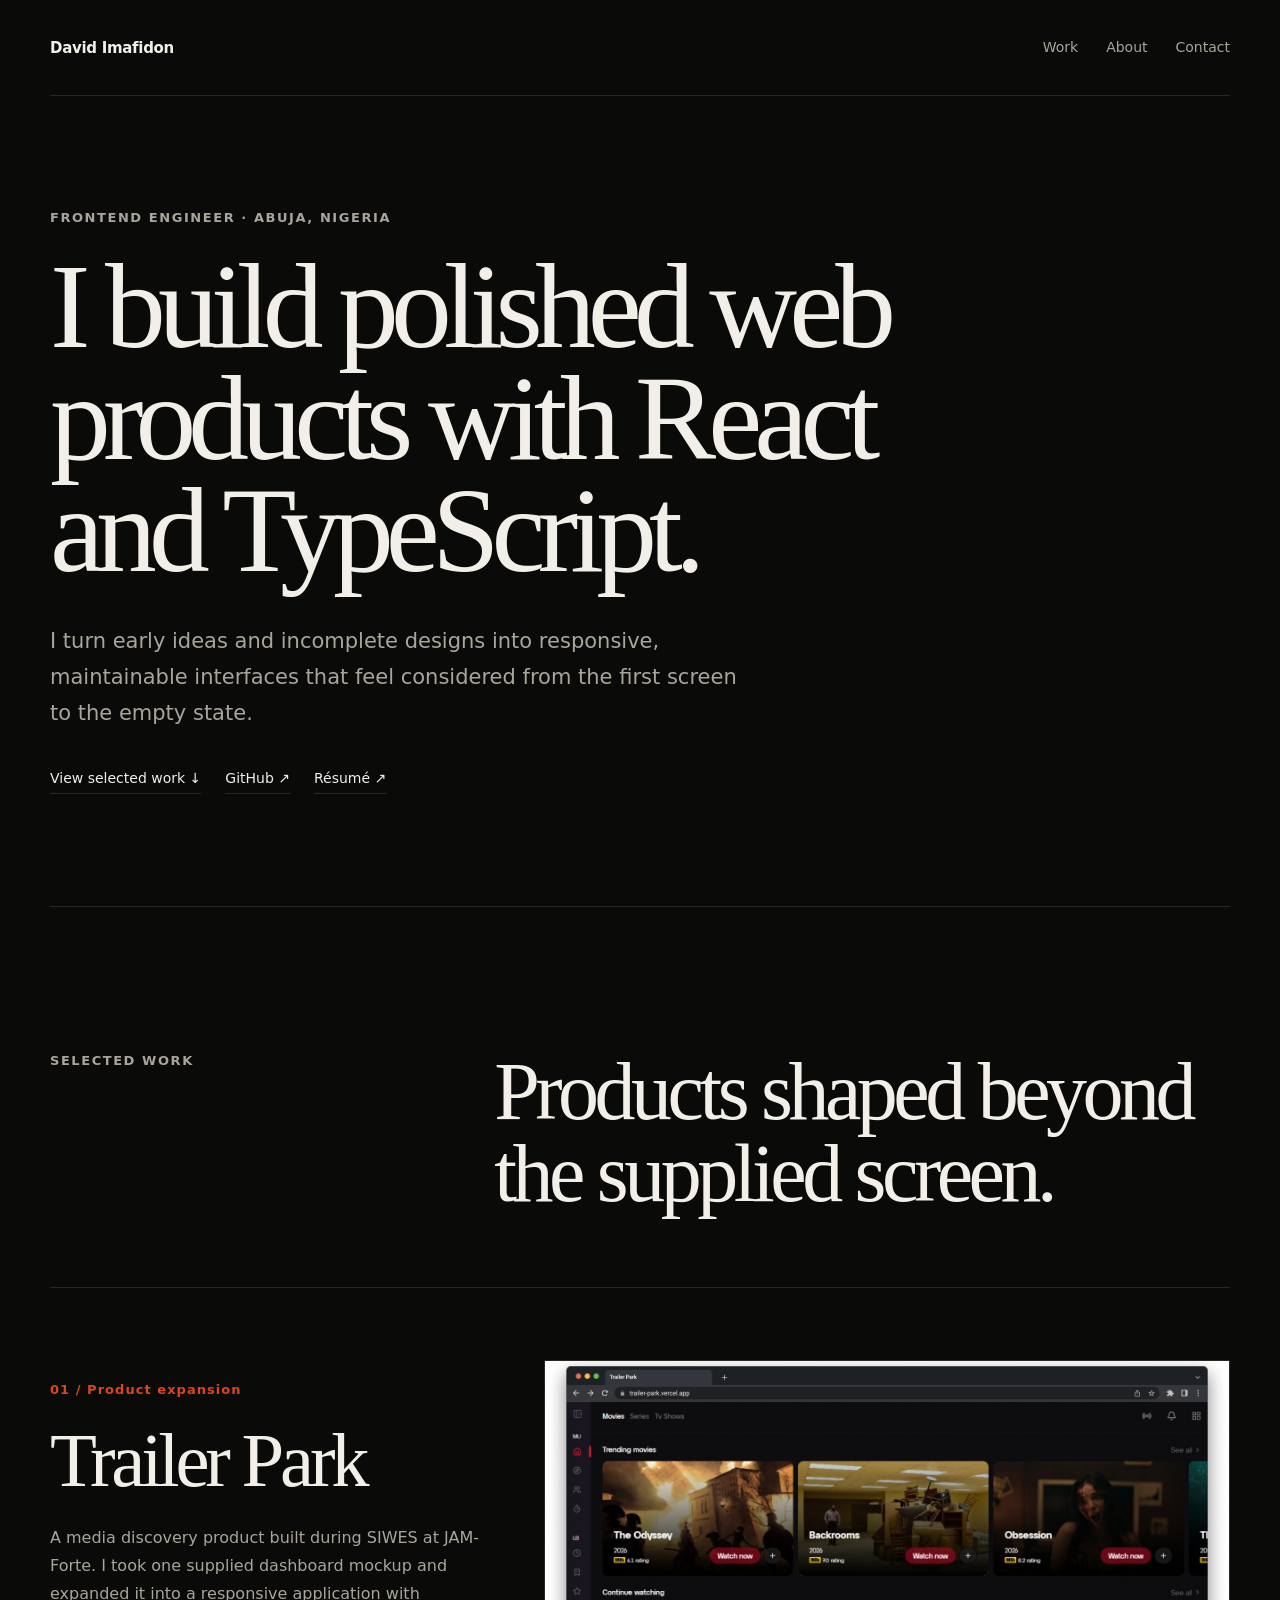
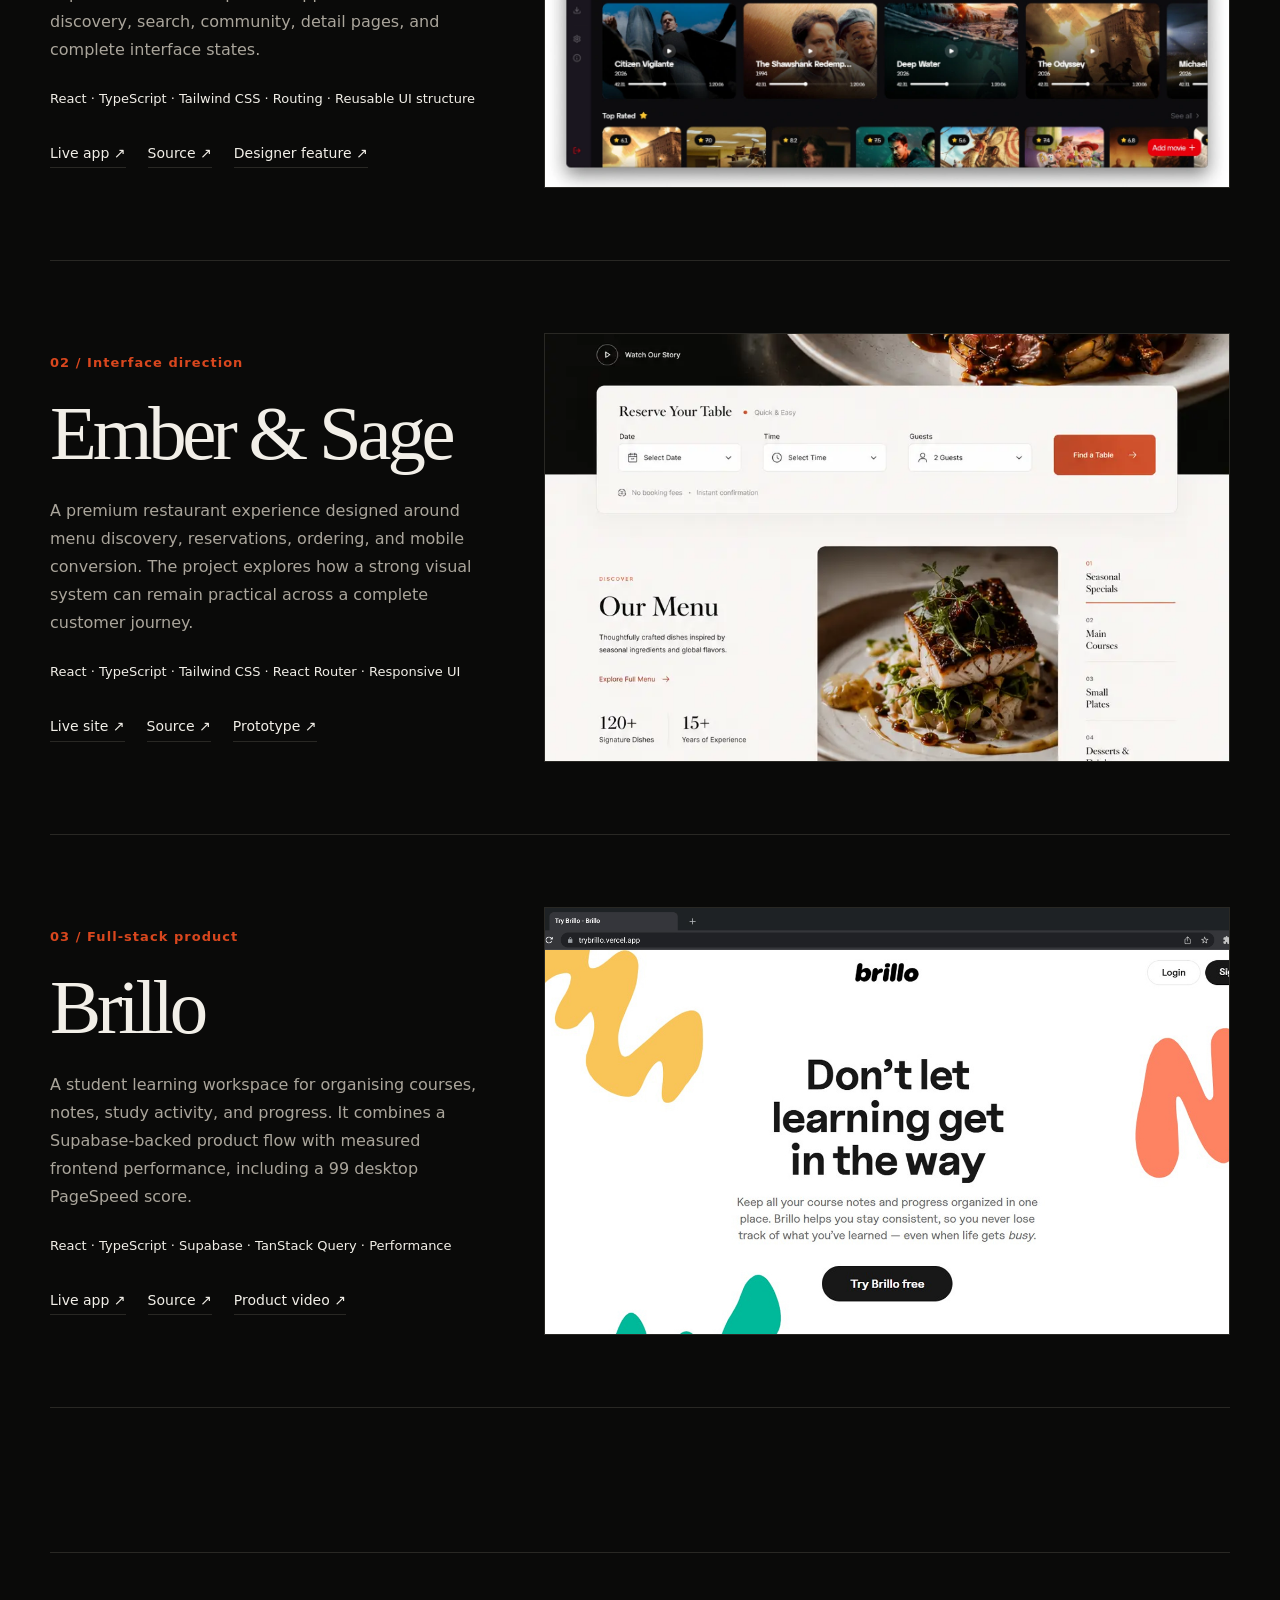
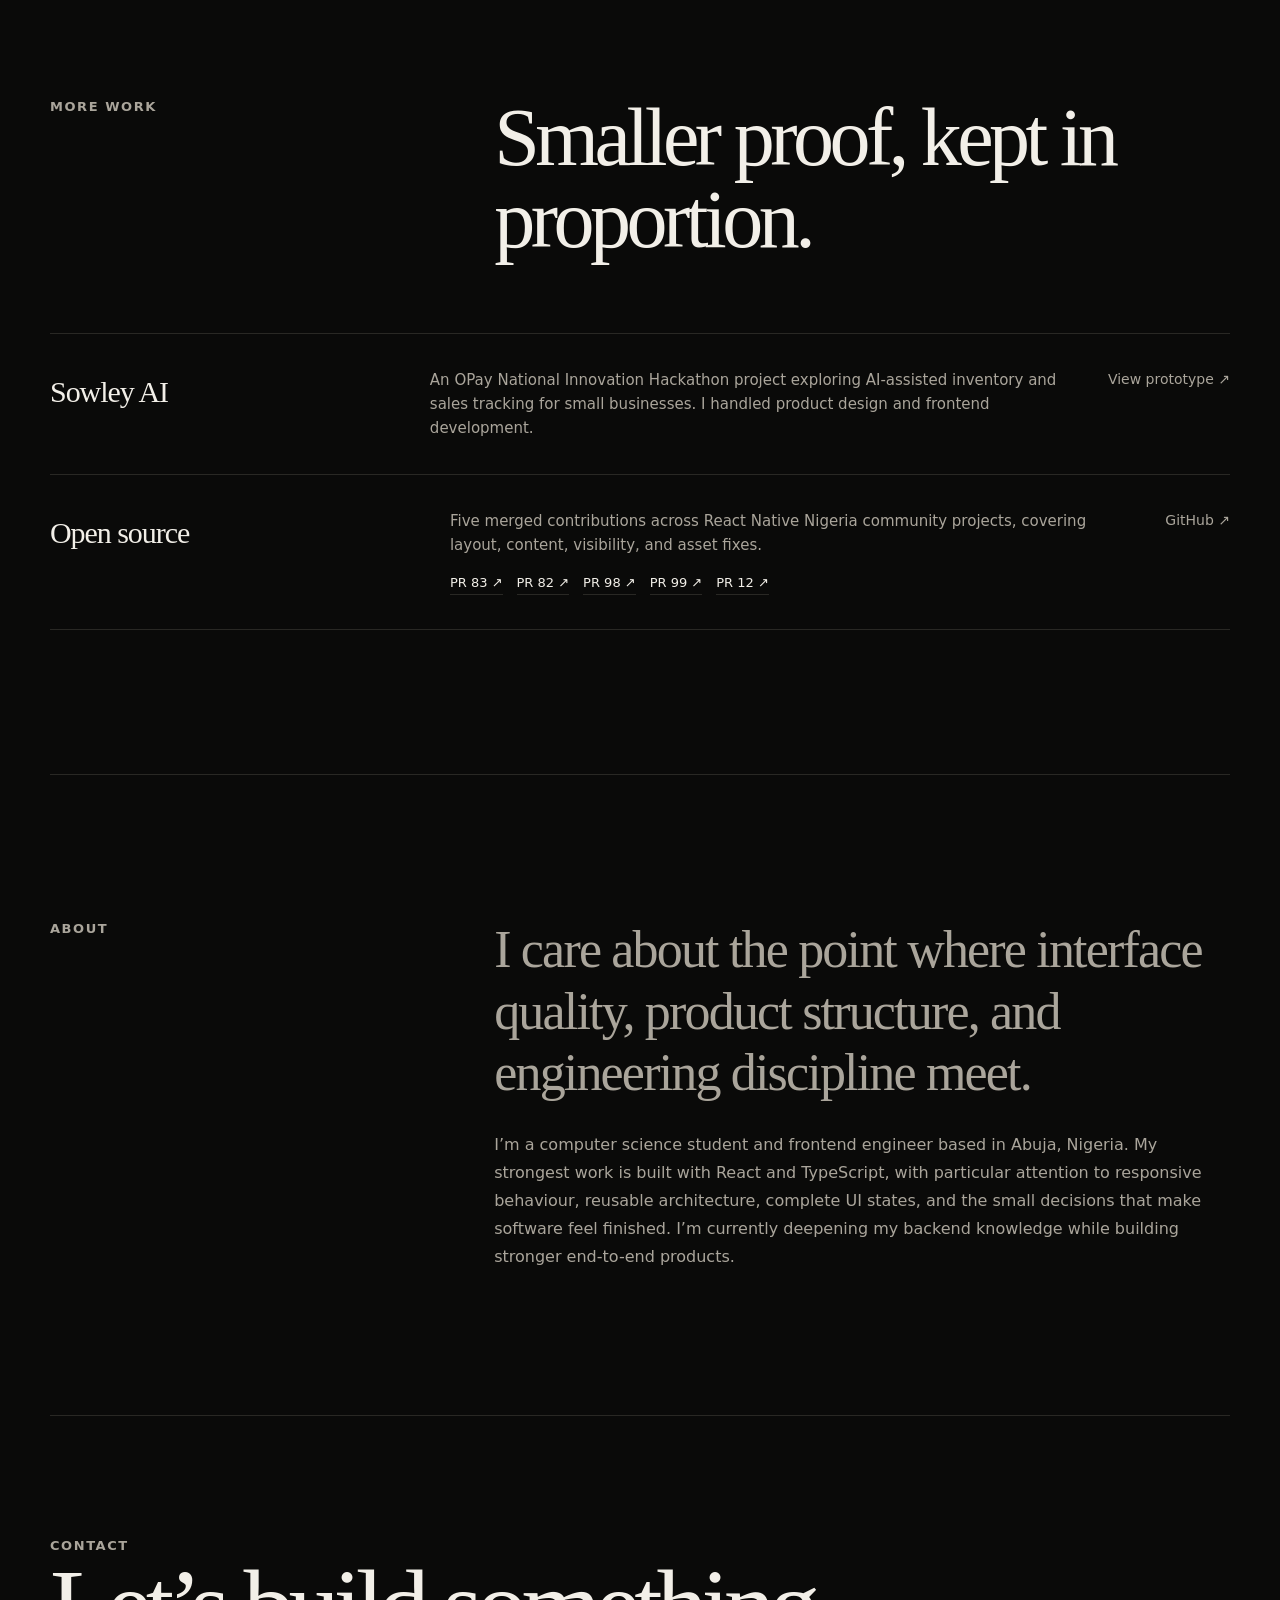
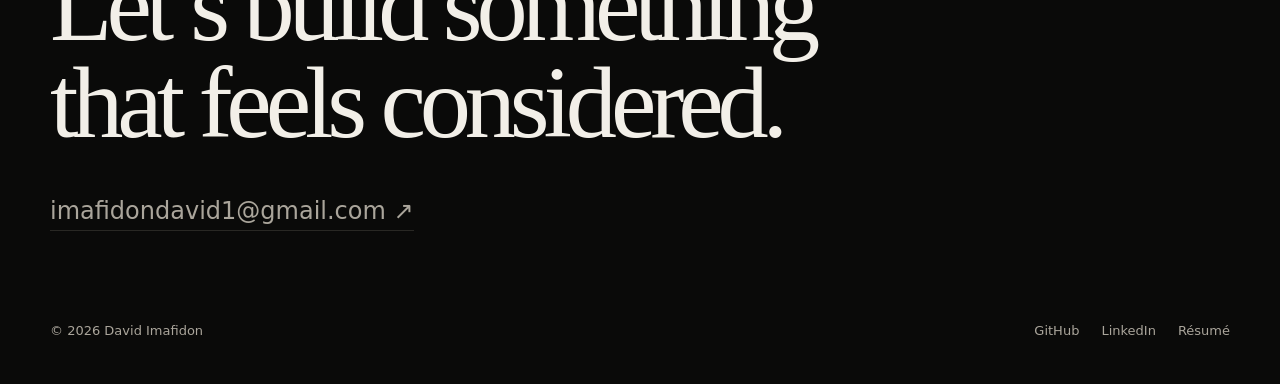
==== commit 9acb827b: "Make site minimal" ====
--- a/index.html
+++ b/index.html
@@ -4,25 +4,27 @@
   <meta charset="UTF-8" />
   <meta name="viewport" content="width=device-width, initial-scale=1.0" />
 
-  <title>David Imafidon — Portfolio</title>
+  <title>David Imafidon — Frontend Engineer</title>
+  <meta
+    name="description"
+    content="David Imafidon is a frontend engineer building polished, responsive web products with React and TypeScript."
+  />
+
   <link rel="icon" type="image/svg+xml" href="/logo.svg" />
   <link rel="shortcut icon" href="/logo.svg" />
 
   <style>
     :root {
-      --bg: #050505;
-      --bg-soft: #0a0b0d;
-      --panel: rgba(255, 255, 255, 0.045);
-      --panel-strong: rgba(255, 255, 255, 0.075);
-      --text: #f7f4ef;
-      --muted: #a7a29c;
-      --soft: #d8d2c8;
-      --line: rgba(255, 255, 255, 0.12);
-      --line-strong: rgba(255, 255, 255, 0.2);
+      --background: #0a0a09;
+      --surface: #11110f;
+      --text: #f2efe8;
+      --muted: #aaa59b;
+      --line: #292824;
       --accent: #d9471e;
-      --accent-soft: rgba(217, 71, 30, 0.14);
-      --radius: 30px;
-      --max: 1160px;
+      --max-width: 1180px;
+      --serif: Georgia, "Times New Roman", serif;
+      --sans: Inter, ui-sans-serif, system-ui, -apple-system, BlinkMacSystemFont,
+        "Segoe UI", sans-serif;
     }
 
     * {
@@ -35,25 +37,11 @@
 
     body {
       margin: 0;
-      font-family: Inter, ui-sans-serif, system-ui, -apple-system, BlinkMacSystemFont, "Segoe UI", sans-serif;
-      background:
-        radial-gradient(circle at 18% 0%, rgba(217, 71, 30, 0.18), transparent 34rem),
-        radial-gradient(circle at 85% 8%, rgba(255, 255, 255, 0.08), transparent 30rem),
-        linear-gradient(180deg, #070707 0%, #050505 42%, #070707 100%);
+      background: var(--background);
       color: var(--text);
+      font-family: var(--sans);
       line-height: 1.6;
-    }
-
-    body::before {
-      content: "";
-      position: fixed;
-      inset: 0;
-      pointer-events: none;
-      background-image:
-        linear-gradient(rgba(255, 255, 255, 0.035) 1px, transparent 1px),
-        linear-gradient(90deg, rgba(255, 255, 255, 0.035) 1px, transparent 1px);
-      background-size: 72px 72px;
-      mask-image: linear-gradient(to bottom, rgba(0, 0, 0, 0.7), transparent 62%);
+      -webkit-font-smoothing: antialiased;
     }
 
     a {
@@ -62,1123 +50,772 @@
     }
 
     img {
-      max-width: 100%;
       display: block;
+      width: 100%;
+    }
+
+    a:focus-visible {
+      outline: 2px solid var(--accent);
+      outline-offset: 5px;
     }
 
     .page {
-      width: min(var(--max), calc(100% - 40px));
+      width: min(var(--max-width), calc(100% - 48px));
       margin: 0 auto;
-      padding: 34px 0 72px;
-      position: relative;
-      z-index: 1;
-    }
-
-    .topbar {
+    }
+
+    .site-header {
+      min-height: 96px;
+      display: flex;
+      align-items: center;
+      justify-content: space-between;
+      gap: 32px;
+      border-bottom: 1px solid var(--line);
+    }
+
+    .brand {
+      font-size: 15px;
+      font-weight: 650;
+      letter-spacing: -0.02em;
+    }
+
+    .site-nav {
+      display: flex;
+      align-items: center;
+      gap: 28px;
+      color: var(--muted);
+      font-size: 14px;
+    }
+
+    .site-nav a,
+    .text-link,
+    .project-links a,
+    .social-links a,
+    .pr-links a {
+      transition: color 160ms ease;
+    }
+
+    .site-nav a:hover,
+    .text-link:hover,
+    .project-links a:hover,
+    .social-links a:hover,
+    .pr-links a:hover {
+      color: var(--accent);
+    }
+
+    .hero {
+      min-height: 700px;
+      display: flex;
+      flex-direction: column;
+      justify-content: center;
+      padding: 112px 0;
+      border-bottom: 1px solid var(--line);
+    }
+
+    .eyebrow {
+      margin: 0 0 22px;
+      color: var(--muted);
+      font-size: 13px;
+      font-weight: 700;
+      letter-spacing: 0.12em;
+      text-transform: uppercase;
+    }
+
+    h1 {
+      max-width: 1040px;
+      margin: 0;
+      font-family: var(--serif);
+      font-size: clamp(64px, 9.5vw, 132px);
+      font-weight: 400;
+      line-height: 0.92;
+      letter-spacing: -0.065em;
+      text-wrap: balance;
+    }
+
+    .hero-copy {
+      max-width: 690px;
+      margin: 38px 0 0;
+      color: var(--muted);
+      font-size: clamp(17px, 2vw, 21px);
+      line-height: 1.7;
+    }
+
+    .hero-links {
+      display: flex;
+      flex-wrap: wrap;
+      gap: 24px;
+      margin-top: 36px;
+      font-size: 14px;
+    }
+
+    .text-link {
+      padding-bottom: 3px;
+      border-bottom: 1px solid var(--line);
+    }
+
+    .section {
+      padding: 144px 0;
+      border-bottom: 1px solid var(--line);
+    }
+
+    .section-heading {
+      display: grid;
+      grid-template-columns: 0.7fr 1.3fr;
+      gap: 48px;
+      align-items: start;
+      margin-bottom: 72px;
+    }
+
+    .section-label {
+      margin: 0;
+      color: var(--muted);
+      font-size: 13px;
+      font-weight: 700;
+      letter-spacing: 0.12em;
+      text-transform: uppercase;
+    }
+
+    .section-heading h2 {
+      max-width: 760px;
+      margin: 0;
+      font-family: var(--serif);
+      font-size: clamp(44px, 6.5vw, 82px);
+      font-weight: 400;
+      line-height: 1;
+      letter-spacing: -0.055em;
+    }
+
+    .project-list {
+      border-top: 1px solid var(--line);
+    }
+
+    .project {
+      display: grid;
+      grid-template-columns: 0.78fr 1.22fr;
+      gap: 56px;
+      align-items: center;
+      padding: 72px 0;
+      border-bottom: 1px solid var(--line);
+    }
+
+    .project-number {
+      margin: 0 0 24px;
+      color: var(--accent);
+      font-size: 13px;
+      font-weight: 700;
+      letter-spacing: 0.08em;
+    }
+
+    .project h3 {
+      margin: 0;
+      font-family: var(--serif);
+      font-size: clamp(46px, 6vw, 78px);
+      font-weight: 400;
+      line-height: 0.95;
+      letter-spacing: -0.055em;
+    }
+
+    .project-description {
+      max-width: 520px;
+      margin: 26px 0 0;
+      color: var(--muted);
+      font-size: 16px;
+      line-height: 1.75;
+    }
+
+    .project-meta {
+      margin: 24px 0 0;
+      color: var(--text);
+      font-size: 13px;
+      line-height: 1.7;
+    }
+
+    .project-links {
+      display: flex;
+      flex-wrap: wrap;
+      gap: 22px;
+      margin-top: 32px;
+      font-size: 14px;
+    }
+
+    .project-links a {
+      padding-bottom: 3px;
+      border-bottom: 1px solid var(--line);
+    }
+
+    .project-media {
+      aspect-ratio: 16 / 10;
+      overflow: hidden;
+      background: var(--surface);
+      border: 1px solid var(--line);
+    }
+
+    .project-media img {
+      height: 100%;
+      object-fit: cover;
+      transition: transform 350ms ease;
+    }
+
+    .project:hover .project-media img {
+      transform: scale(1.015);
+    }
+
+    .more-work {
+      border-top: 1px solid var(--line);
+    }
+
+    .work-row {
+      display: grid;
+      grid-template-columns: 0.7fr 1.3fr auto;
+      gap: 32px;
+      align-items: start;
+      padding: 34px 0;
+      border-bottom: 1px solid var(--line);
+    }
+
+    .work-row h3 {
+      margin: 0;
+      font-family: var(--serif);
+      font-size: 30px;
+      font-weight: 400;
+      letter-spacing: -0.035em;
+    }
+
+    .work-row p {
+      max-width: 650px;
+      margin: 0;
+      color: var(--muted);
+      font-size: 15px;
+    }
+
+    .row-link {
+      white-space: nowrap;
+      color: var(--muted);
+      font-size: 14px;
+    }
+
+    .row-link:hover {
+      color: var(--accent);
+    }
+
+    .pr-links {
+      display: flex;
+      flex-wrap: wrap;
+      gap: 14px;
+      margin-top: 16px;
+      font-size: 13px;
+    }
+
+    .pr-links a {
+      color: var(--text);
+      border-bottom: 1px solid var(--line);
+    }
+
+    .about-grid {
+      display: grid;
+      grid-template-columns: 0.7fr 1.3fr;
+      gap: 48px;
+      align-items: start;
+    }
+
+    .about-copy {
+      max-width: 760px;
+    }
+
+    .about-copy p {
+      margin: 0;
+      color: var(--muted);
+      font-family: var(--serif);
+      font-size: clamp(30px, 4.5vw, 52px);
+      line-height: 1.18;
+      letter-spacing: -0.035em;
+    }
+
+    .about-copy p + p {
+      margin-top: 28px;
+      font-family: var(--sans);
+      font-size: 16px;
+      line-height: 1.75;
+      letter-spacing: 0;
+    }
+
+    .contact {
+      padding: 120px 0 48px;
+    }
+
+    .contact h2 {
+      max-width: 900px;
+      margin: 0;
+      font-family: var(--serif);
+      font-size: clamp(52px, 8vw, 108px);
+      font-weight: 400;
+      line-height: 0.95;
+      letter-spacing: -0.06em;
+    }
+
+    .email-link {
+      display: inline-block;
+      margin-top: 40px;
+      color: var(--muted);
+      font-size: clamp(18px, 2.2vw, 24px);
+      border-bottom: 1px solid var(--line);
+    }
+
+    .email-link:hover {
+      color: var(--accent);
+    }
+
+    .site-footer {
       display: flex;
       justify-content: space-between;
-      align-items: center;
-      gap: 20px;
-      margin-bottom: 92px;
-    }
-
-    .brand {
-      display: flex;
-      align-items: center;
-      gap: 12px;
-      color: var(--soft);
-      font-size: 14px;
-      letter-spacing: -0.02em;
-    }
-
-    .brand img {
-      width: 36px;
-      height: 36px;
-      border-radius: 11px;
-    }
-
-    .nav {
-      display: flex;
-      align-items: center;
-      gap: 22px;
-      color: var(--muted);
-      font-size: 14px;
-    }
-
-    .nav a {
-      transition: color 180ms ease;
-    }
-
-    .nav a:hover {
-      color: var(--text);
-    }
-
-    .hero {
-      display: grid;
-      grid-template-columns: 1.18fr 0.82fr;
-      gap: 42px;
-      align-items: end;
-      margin-bottom: 28px;
-    }
-
-    .kicker {
-      display: inline-flex;
-      align-items: center;
-      gap: 10px;
-      color: var(--accent);
+      gap: 28px;
+      padding: 42px 0;
+      color: var(--muted);
       font-size: 13px;
-      font-weight: 800;
-      letter-spacing: 0.13em;
-      text-transform: uppercase;
-      margin-bottom: 22px;
-    }
-
-    .kicker::before {
-      content: "";
-      width: 34px;
-      height: 1px;
-      background: var(--accent);
-    }
-
-    h1 {
-      margin: 0;
-      max-width: 820px;
-      font-size: clamp(60px, 10vw, 132px);
-      line-height: 0.82;
-      letter-spacing: -0.105em;
-      text-wrap: balance;
-    }
-
-    .intro {
-      margin: 30px 0 0;
-      max-width: 720px;
-      color: var(--muted);
-      font-size: clamp(17px, 2vw, 22px);
-      line-height: 1.65;
-    }
-
-    .hero-card {
-      border: 1px solid var(--line);
-      border-radius: var(--radius);
-      background:
-        linear-gradient(145deg, rgba(255, 255, 255, 0.09), rgba(255, 255, 255, 0.025)),
-        rgba(255, 255, 255, 0.025);
-      padding: 24px;
-      box-shadow: 0 30px 90px rgba(0, 0, 0, 0.28);
-      overflow: hidden;
-    }
-
-    .hero-card-top {
-      display: flex;
-      justify-content: space-between;
-      gap: 18px;
-      align-items: start;
-      margin-bottom: 30px;
-    }
-
-    .hero-card small {
-      color: var(--muted);
-      font-size: 13px;
-    }
-
-    .hero-card strong {
-      display: block;
-      font-size: 20px;
-      line-height: 1.1;
-      letter-spacing: -0.05em;
-      margin-top: 6px;
-    }
-
-    .status-dot {
-      width: 10px;
-      height: 10px;
-      background: var(--accent);
-      border-radius: 999px;
-      margin-top: 5px;
-      box-shadow: 0 0 0 8px rgba(217, 71, 30, 0.12);
-      flex: 0 0 auto;
-    }
-
-    .stack-list {
-      display: grid;
-      gap: 10px;
-      margin-top: 22px;
-    }
-
-    .stack-list span {
-      border: 1px solid var(--line);
-      border-radius: 999px;
-      color: var(--soft);
-      background: rgba(255, 255, 255, 0.025);
-      padding: 10px 12px;
-      font-size: 13px;
-    }
-
-    .links {
+    }
+
+    .social-links {
       display: flex;
       flex-wrap: wrap;
-      gap: 12px;
-      margin-top: 34px;
-    }
-
-    .pill {
-      border: 1px solid var(--line);
-      padding: 11px 15px;
-      border-radius: 999px;
-      color: var(--text);
-      background: rgba(255, 255, 255, 0.035);
-      font-size: 14px;
-      transition: border-color 180ms ease, color 180ms ease, background 180ms ease, transform 180ms ease;
-    }
-
-    .pill:hover {
-      border-color: var(--accent);
-      color: var(--accent);
-      background: var(--accent-soft);
-      transform: translateY(-1px);
-    }
-
-    .proof-strip {
-      display: grid;
-      grid-template-columns: repeat(4, 1fr);
-      gap: 1px;
-      overflow: hidden;
-      border: 1px solid var(--line);
-      border-radius: var(--radius);
-      background: var(--line);
-      margin: 74px 0 96px;
-    }
-
-    .proof-item {
-      background: rgba(255, 255, 255, 0.04);
-      padding: 24px;
-      min-height: 142px;
-    }
-
-    .proof-item strong {
-      display: block;
-      color: var(--text);
-      font-size: clamp(28px, 3vw, 40px);
-      letter-spacing: -0.07em;
-      line-height: 1;
-      margin-bottom: 12px;
-    }
-
-    .proof-item span {
-      display: block;
-      color: var(--muted);
-      font-size: 14px;
-      line-height: 1.55;
-    }
-
-    section {
-      margin-top: 92px;
-    }
-
-    .section-heading {
-      display: flex;
-      justify-content: space-between;
-      gap: 24px;
-      align-items: end;
-      margin-bottom: 24px;
-    }
-
-    .section-title {
-      margin: 0;
-      color: var(--muted);
-      font-size: 13px;
-      font-weight: 800;
-      letter-spacing: 0.16em;
-      text-transform: uppercase;
-    }
-
-    .section-title strong {
-      display: block;
-      color: var(--text);
-      font-size: clamp(32px, 4vw, 54px);
-      line-height: 0.95;
-      letter-spacing: -0.07em;
-      text-transform: none;
-      margin-top: 12px;
-    }
-
-    .section-note {
-      max-width: 440px;
-      margin: 0;
-      color: var(--muted);
-      font-size: 14px;
-      text-align: right;
-    }
-
-    .showcase {
-      display: grid;
-      grid-template-columns: 1fr;
-      gap: 18px;
-    }
-
-    .case-card {
-      position: relative;
-      display: grid;
-      grid-template-columns: 0.9fr 1.1fr;
-      gap: 28px;
-      min-height: 430px;
-      border: 1px solid var(--line);
-      border-radius: 36px;
-      background:
-        linear-gradient(145deg, rgba(255, 255, 255, 0.075), rgba(255, 255, 255, 0.025)),
-        var(--panel);
-      overflow: hidden;
-      padding: 22px;
-    }
-
-    .case-card:nth-child(even) {
-      grid-template-columns: 1.1fr 0.9fr;
-    }
-
-    .case-card:nth-child(even) .case-copy {
-      order: 2;
-    }
-
-    .case-card:nth-child(even) .shot-wrap {
-      order: 1;
-    }
-
-    .case-copy {
-      padding: 14px;
-      display: flex;
-      flex-direction: column;
-      justify-content: space-between;
-      min-width: 0;
-    }
-
-    .meta {
-      color: var(--accent);
-      font-size: 13px;
-      font-weight: 800;
-      margin: 0 0 22px;
-    }
-
-    .case-copy h2,
-    .support-card h2,
-    .open-source-card h2 {
-      margin: 0 0 14px;
-      font-size: clamp(34px, 5vw, 66px);
-      line-height: 0.88;
-      letter-spacing: -0.08em;
-    }
-
-    .case-copy p,
-    .support-card p,
-    .open-source-card p {
-      margin: 0;
-      color: var(--muted);
-      font-size: 16px;
-      line-height: 1.72;
-    }
-
-    .project-proof {
-      display: flex;
-      flex-wrap: wrap;
-      gap: 8px;
-      margin: 26px 0;
-    }
-
-    .tag {
-      border: 1px solid var(--line);
-      border-radius: 999px;
-      color: var(--soft);
-      background: rgba(255, 255, 255, 0.025);
-      padding: 7px 10px;
-      font-size: 12px;
-    }
-
-    .card-links {
-      position: relative;
-      z-index: 2;
-      display: flex;
-      flex-wrap: wrap;
-      gap: 12px;
-      margin-top: 28px;
-    }
-
-    .card-links a {
-      color: var(--text);
-      font-size: 14px;
-      border-bottom: 1px solid var(--accent);
-      transition: color 180ms ease;
-    }
-
-    .card-links a:hover {
-      color: var(--accent);
-    }
-
-    .shot-wrap {
-      position: relative;
-      min-height: 100%;
-      border-radius: 26px;
-      overflow: hidden;
-      border: 1px solid var(--line);
-      background:
-        linear-gradient(135deg, rgba(217, 71, 30, 0.16), transparent 42%),
-        #101114;
-      box-shadow: inset 0 1px 0 rgba(255, 255, 255, 0.08);
-    }
-
-    .shot-wrap::before {
-      content: "";
-      position: absolute;
-      inset: 0;
-      background:
-        linear-gradient(180deg, rgba(0, 0, 0, 0.02), rgba(0, 0, 0, 0.58)),
-        radial-gradient(circle at top right, rgba(217, 71, 30, 0.28), transparent 22rem);
-      z-index: 1;
-      pointer-events: none;
-    }
-
-    .shot-wrap img {
-      width: 100%;
-      height: 100%;
-      min-height: 386px;
-      object-fit: cover;
-      opacity: 0.86;
-      transform: scale(1.015);
-    }
-
-    .shot-label {
-      position: absolute;
-      left: 18px;
-      right: 18px;
-      bottom: 18px;
-      z-index: 2;
-      display: flex;
-      justify-content: space-between;
-      align-items: center;
-      gap: 14px;
-      color: var(--soft);
-      font-size: 13px;
-    }
-
-    .shot-label span {
-      border: 1px solid var(--line);
-      border-radius: 999px;
-      background: rgba(0, 0, 0, 0.36);
-      backdrop-filter: blur(14px);
-      padding: 8px 10px;
-    }
-
-    .support-grid {
-      display: grid;
-      grid-template-columns: repeat(2, 1fr);
-      gap: 18px;
-    }
-
-    .support-card {
-      position: relative;
-      min-height: 520px;
-      display: flex;
-      flex-direction: column;
-      justify-content: space-between;
-      border: 1px solid var(--line);
-      border-radius: 36px;
-      background:
-        linear-gradient(145deg, rgba(255, 255, 255, 0.07), rgba(255, 255, 255, 0.025)),
-        var(--panel);
-      overflow: hidden;
-      padding: 22px;
-    }
-
-    .support-card h2 {
-      font-size: clamp(32px, 4vw, 52px);
-    }
-
-    .support-shot {
-      margin: -22px -22px 24px;
-      height: 250px;
-      border-bottom: 1px solid var(--line);
-      background: #101114;
-      overflow: hidden;
-      position: relative;
-    }
-
-    .support-shot::after {
-      content: "";
-      position: absolute;
-      inset: 0;
-      background:
-        linear-gradient(180deg, transparent, rgba(0, 0, 0, 0.62)),
-        radial-gradient(circle at top right, rgba(217, 71, 30, 0.18), transparent 18rem);
-    }
-
-    .support-shot img {
-      width: 100%;
-      height: 100%;
-      object-fit: cover;
-      opacity: 0.85;
-    }
-
-    .preview-link {
-      position: relative;
-      display: inline-block;
-    }
-
-    .preview-card {
-      position: absolute;
-      left: 0;
-      bottom: 150%;
-      width: min(350px, 82vw);
-      padding: 14px;
-      border: 1px solid var(--line-strong);
-      border-radius: 16px;
-      background: #0f1115;
-      color: var(--text);
-      box-shadow: 0 24px 60px rgba(0, 0, 0, 0.45);
-      opacity: 0;
-      transform: translateY(8px);
-      pointer-events: none;
-      transition: opacity 180ms ease, transform 180ms ease;
-      z-index: 20;
-    }
-
-    .preview-link:hover .preview-card,
-    .preview-link:focus-within .preview-card {
-      opacity: 1;
-      transform: translateY(0);
-    }
-
-    .preview-card strong {
-      display: block;
-      font-size: 13px;
-      margin-bottom: 6px;
-    }
-
-    .preview-card span {
-      display: block;
-      color: var(--muted);
-      font-size: 13px;
-      line-height: 1.5;
-    }
-
-    .open-source-card {
-      border: 1px solid var(--line);
-      border-radius: 36px;
-      background:
-        linear-gradient(145deg, rgba(255, 255, 255, 0.07), rgba(255, 255, 255, 0.025)),
-        var(--panel);
-      padding: 30px;
-      display: grid;
-      grid-template-columns: 0.85fr 1.15fr;
-      gap: 34px;
-      overflow: hidden;
-    }
-
-    .open-source-card h2 {
-      font-size: clamp(36px, 5vw, 68px);
-    }
-
-    .pr-grid {
-      display: grid;
-      grid-template-columns: repeat(2, 1fr);
-      gap: 10px;
-      align-self: start;
-    }
-
-    .pr-link {
-      border: 1px solid var(--line);
-      border-radius: 18px;
-      padding: 16px;
-      color: var(--soft);
-      background: rgba(255, 255, 255, 0.025);
-      font-size: 14px;
-      min-height: 76px;
-      display: flex;
-      align-items: end;
-      transition: border-color 180ms ease, color 180ms ease, background 180ms ease, transform 180ms ease;
-    }
-
-    .pr-link:hover {
-      border-color: var(--accent);
-      color: var(--accent);
-      background: var(--accent-soft);
-      transform: translateY(-2px);
-    }
-
-    .closing {
-      margin-top: 96px;
-      padding-top: 28px;
-      border-top: 1px solid var(--line);
-      display: grid;
-      grid-template-columns: 1fr 1fr;
-      gap: 28px;
-      color: var(--muted);
-      font-size: 15px;
-    }
-
-    .closing strong {
-      display: block;
-      color: var(--text);
-      margin-bottom: 8px;
-    }
-
-    @media (max-width: 980px) {
+      gap: 22px;
+    }
+
+    @media (max-width: 900px) {
       .hero {
+        min-height: auto;
+      }
+
+      .section-heading,
+      .about-grid {
         grid-template-columns: 1fr;
-      }
-
-      .hero-card {
-        max-width: 620px;
-      }
-
-      .proof-strip {
-        grid-template-columns: repeat(2, 1fr);
-      }
-
-      .case-card,
-      .case-card:nth-child(even) {
+        gap: 24px;
+      }
+
+      .project {
         grid-template-columns: 1fr;
-      }
-
-      .case-card:nth-child(even) .case-copy,
-      .case-card:nth-child(even) .shot-wrap {
-        order: initial;
-      }
-
-      .shot-wrap img {
-        min-height: 320px;
-      }
-
-      .support-grid {
+        gap: 40px;
+      }
+
+      .project-copy {
+        max-width: 700px;
+      }
+
+      .work-row {
         grid-template-columns: 1fr;
-      }
-
-      .open-source-card {
-        grid-template-columns: 1fr;
+        gap: 14px;
+      }
+
+      .row-link {
+        justify-self: start;
       }
     }
 
     @media (max-width: 680px) {
       .page {
-        width: min(100% - 32px, var(--max));
-        padding-top: 24px;
-      }
-
-      .topbar {
-        margin-bottom: 66px;
-      }
-
-      .brand span {
+        width: min(100% - 32px, var(--max-width));
+      }
+
+      .site-header {
+        min-height: 78px;
+      }
+
+      .site-nav {
+        gap: 16px;
+      }
+
+      .site-nav a:nth-child(2) {
         display: none;
       }
 
-      .nav {
-        display: none;
+      .hero {
+        padding: 88px 0 96px;
       }
 
       h1 {
-        font-size: clamp(60px, 20vw, 86px);
-      }
-
-      .intro {
+        font-size: clamp(54px, 17vw, 82px);
+      }
+
+      .hero-copy {
+        margin-top: 28px;
         font-size: 16px;
       }
 
-      .proof-strip {
-        grid-template-columns: 1fr;
-        border-radius: 24px;
+      .section {
+        padding: 96px 0;
       }
 
       .section-heading {
-        display: block;
-      }
-
-      .section-note {
-        text-align: left;
-        margin-top: 12px;
-      }
-
-      .case-card,
-      .support-card,
-      .open-source-card {
-        border-radius: 26px;
-        padding: 18px;
-      }
-
-      .support-shot {
-        margin: -18px -18px 22px;
-      }
-
-      .case-copy {
-        padding: 4px;
-      }
-
-      .shot-wrap {
-        border-radius: 20px;
-      }
-
-      .shot-wrap img {
-        min-height: 260px;
-      }
-
-      .pr-grid {
-        grid-template-columns: 1fr;
-      }
-
-      .closing {
-        grid-template-columns: 1fr;
-      }
-
-      .preview-card {
-        left: auto;
-        right: 0;
+        margin-bottom: 48px;
+      }
+
+      .project {
+        padding: 54px 0;
+      }
+
+      .project h3 {
+        font-size: clamp(44px, 14vw, 68px);
+      }
+
+      .project-media {
+        aspect-ratio: 4 / 3;
+      }
+
+      .contact {
+        padding-top: 96px;
+      }
+
+      .site-footer {
+        flex-direction: column;
+      }
+    }
+
+    @media (prefers-reduced-motion: reduce) {
+      html {
+        scroll-behavior: auto;
+      }
+
+      *,
+      *::before,
+      *::after {
+        transition-duration: 0.01ms !important;
       }
     }
   </style>
 </head>
 
 <body>
-  <main class="page">
-    <header class="topbar">
+  <div class="page">
+    <header class="site-header">
       <a class="brand" href="/" aria-label="David Imafidon home">
-        <img src="/logo.svg" alt="" aria-hidden="true" />
-        <span>David Imafidon</span>
+        David Imafidon
       </a>
 
-      <nav class="nav" aria-label="Primary navigation">
+      <nav class="site-nav" aria-label="Primary navigation">
         <a href="#work">Work</a>
-        <a href="#open-source">Open Source</a>
+        <a href="#about">About</a>
         <a href="mailto:imafidondavid1@gmail.com">Contact</a>
       </nav>
     </header>
 
-    <section class="hero" aria-label="Introduction">
-      <div>
-        <p class="kicker">React · TypeScript · Product UI</p>
-
-        <h1>David Imafidon</h1>
-
-        <p class="intro">
-          I build useful web products shaped by real-world constraints — clean interfaces,
-          fast experiences, and practical tools for students, food businesses, and small teams.
+    <main>
+      <section class="hero" aria-labelledby="hero-title">
+        <p class="eyebrow">Frontend engineer · Abuja, Nigeria</p>
+
+        <h1 id="hero-title">
+          I build polished web products with React and TypeScript.
+        </h1>
+
+        <p class="hero-copy">
+          I turn early ideas and incomplete designs into responsive, maintainable
+          interfaces that feel considered from the first screen to the empty state.
         </p>
 
-        <div class="links">
+        <div class="hero-links" aria-label="Profile links">
+          <a class="text-link" href="#work">View selected work ↓</a>
           <a
-            class="pill"
+            class="text-link"
+            href="https://github.com/Davemafy"
+            target="_blank"
+            rel="noopener noreferrer"
+          >
+            GitHub ↗
+          </a>
+          <a
+            class="text-link"
             href="https://drive.google.com/file/d/1dA2-W8Jz8k_QTiIUpH5jFcPJlc0yVHQ0/view?usp=sharing"
             target="_blank"
             rel="noopener noreferrer"
           >
-            Resume
-          </a>
-
-          <a
-            class="pill"
-            href="https://github.com/Davemafy"
-            target="_blank"
-            rel="noopener noreferrer"
-          >
-            GitHub
-          </a>
-
-          <a
-            class="pill"
-            href="https://www.linkedin.com/in/david-imafidon/"
-            target="_blank"
-            rel="noopener noreferrer"
-          >
-            LinkedIn
-          </a>
-
-          <a class="pill" href="mailto:imafidondavid1@gmail.com">
-            Email
+            Résumé ↗
           </a>
         </div>
-      </div>
-
-      <aside class="hero-card">
-        <div class="hero-card-top">
-          <div>
-            <small>Current focus</small>
-            <strong>Shipping stronger frontend work while growing into full-stack engineering.</strong>
-          </div>
-          <span class="status-dot" aria-hidden="true"></span>
+      </section>
+
+      <section class="section" id="work">
+        <div class="section-heading">
+          <p class="section-label">Selected work</p>
+          <h2>Products shaped beyond the supplied screen.</h2>
         </div>
 
-        <small>Working stack</small>
-
-        <div class="stack-list">
-          <span>React / TypeScript / JavaScript</span>
-          <span>Tailwind CSS / Product UI</span>
-          <span>Supabase / APIs / Databases</span>
-          <span>Testing / Performance / Deployment</span>
-        </div>
-      </aside>
-    </section>
-
-    <section class="proof-strip" aria-label="Key proof points">
-      <div class="proof-item">
-        <strong>74%</strong>
-        <span>production landing page payload reduction at Ortho Technology.</span>
-      </div>
-
-      <div class="proof-item">
-        <strong>99</strong>
-        <span>desktop PageSpeed performance score on Brillo.</span>
-      </div>
-
-      <div class="proof-item">
-        <strong>5</strong>
-        <span>merged open-source/community pull requests.</span>
-      </div>
-
-      <div class="proof-item">
-        <strong>1 → full</strong>
-        <span>Trailer Park expanded from one dashboard mockup into a fuller product.</span>
-      </div>
-    </section>
-
-    <section id="work">
-      <div class="section-heading">
-        <p class="section-title">
-          Featured Work
-          <strong>Built, shipped, improved.</strong>
-        </p>
-
-        <p class="section-note">
-          The work below is chosen for proof: performance, product thinking,
-          UI execution, and the ability to extend incomplete ideas into working software.
-        </p>
-      </div>
-
-      <div class="showcase">
-        <article class="case-card">
-          <div class="case-copy">
-            <div>
-              <p class="meta">React · TypeScript · Supabase · TanStack Query</p>
-
-              <h2>Brillo</h2>
-
-              <p>
-                A student learning workspace for managing courses, notes, study activity,
-                and learning progress. Scored 99 desktop performance, 91 mobile performance,
-                and 100 across accessibility, best practices, and SEO on PageSpeed Insights.
+        <div class="project-list">
+          <article class="project">
+            <div class="project-copy">
+              <p class="project-number">01 / Product expansion</p>
+              <h3>Trailer Park</h3>
+
+              <p class="project-description">
+                A media discovery product built during SIWES at JAM-Forte. I took
+                one supplied dashboard mockup and expanded it into a responsive
+                application with discovery, search, community, detail pages, and
+                complete interface states.
               </p>
 
-              <div class="project-proof">
-                <span class="tag">99 desktop performance</span>
-                <span class="tag">91 mobile performance</span>
-                <span class="tag">Supabase-backed</span>
-                <span class="tag">Tested by 5 students</span>
-              </div>
-            </div>
-
-            <div class="card-links">
-              <a
-                href="https://trybrillo.vercel.app/"
-                target="_blank"
-                rel="noopener noreferrer"
-              >
-                Live App
-              </a>
-
-              <a
-                href="https://github.com/Davemafy/brillo"
-                target="_blank"
-                rel="noopener noreferrer"
-              >
-                Code
-              </a>
-
-              <a
-                href="https://drive.google.com/file/d/1dxH83nSAb4FZNvL1sMu_svzXdDdGeXAy/view"
-                target="_blank"
-                rel="noopener noreferrer"
-              >
-                Product Video
-              </a>
-            </div>
-          </div>
-
-          <div class="shot-wrap">
-            <img src="/assets/brillo.webp" alt="Screenshot of Brillo student learning workspace" />
-            <div class="shot-label">
-              <span>Learning workspace</span>
-              <span>Performance-focused</span>
-            </div>
-          </div>
-        </article>
-
-        <article class="case-card">
-          <div class="case-copy">
-            <div>
-              <p class="meta">React · TypeScript · Tailwind CSS</p>
-
-              <h2>Trailer Park</h2>
-
-              <p>
-                A media discovery app for movies and shows, built during SIWES at
-                JAM-Forte Technologies. Expanded from a single dashboard mockup by
-                product designer Emmanuel Edokpa into a fuller product with routing,
-                reusable UI structure, discovery flows, and detail pages.
+              <p class="project-meta">
+                React · TypeScript · Tailwind CSS · Routing · Reusable UI structure
               </p>
 
-              <div class="project-proof">
-                <span class="tag">Designer validation</span>
-                <span class="tag">Dynamic routing</span>
-                <span class="tag">Discovery flows</span>
-                <span class="tag">Detail pages</span>
-              </div>
-            </div>
-
-            <div class="card-links">
-              <a
-                href="https://trailer-park-live.vercel.app/"
-                target="_blank"
-                rel="noopener noreferrer"
-              >
-                Live App
-              </a>
-
-              <a
-                href="https://github.com/Davemafy/trailer-park"
-                target="_blank"
-                rel="noopener noreferrer"
-              >
-                Code
-              </a>
-
-              <span class="preview-link">
+              <div class="project-links">
+                <a
+                  href="https://trailer-park-live.vercel.app/"
+                  target="_blank"
+                  rel="noopener noreferrer"
+                >
+                  Live app ↗
+                </a>
+                <a
+                  href="https://github.com/Davemafy/trailer-park"
+                  target="_blank"
+                  rel="noopener noreferrer"
+                >
+                  Source ↗
+                </a>
                 <a
                   href="https://www.linkedin.com/posts/emmanueledokpa_productdesign-frontenddevelopment-figma-share-7483553596932960256-VVuh"
                   target="_blank"
                   rel="noopener noreferrer"
                 >
-                  Featured by Designer
+                  Designer feature ↗
                 </a>
-
-                <span class="preview-card">
-                  <strong>Featured by Emmanuel Edokpa</strong>
-                  <span>
-                    The original design was a single dashboard mockup. I extended it
-                    into a fuller React product with additional pages, flows, and interactions.
-                  </span>
-                </span>
-              </span>
+              </div>
             </div>
-          </div>
-
-          <div class="shot-wrap">
-            <img src="/assets/trailer-park.webp" alt="Screenshot of Trailer Park media discovery app" />
-            <div class="shot-label">
-              <span>Media discovery</span>
-              <span>Designer-featured</span>
+
+            <a
+              class="project-media"
+              href="https://trailer-park-live.vercel.app/"
+              target="_blank"
+              rel="noopener noreferrer"
+              aria-label="Open Trailer Park live application"
+            >
+              <img
+                src="/assets/trailer-park.webp"
+                alt="Trailer Park media discovery interface"
+              />
+            </a>
+          </article>
+
+          <article class="project">
+            <div class="project-copy">
+              <p class="project-number">02 / Interface direction</p>
+              <h3>Ember &amp; Sage</h3>
+
+              <p class="project-description">
+                A premium restaurant experience designed around menu discovery,
+                reservations, ordering, and mobile conversion. The project explores
+                how a strong visual system can remain practical across a complete
+                customer journey.
+              </p>
+
+              <p class="project-meta">
+                React · TypeScript · Tailwind CSS · React Router · Responsive UI
+              </p>
+
+              <div class="project-links">
+                <a
+                  href="https://embersage.vercel.app/"
+                  target="_blank"
+                  rel="noopener noreferrer"
+                >
+                  Live site ↗
+                </a>
+                <a
+                  href="https://github.com/Davemafy/Ember-And-Sage"
+                  target="_blank"
+                  rel="noopener noreferrer"
+                >
+                  Source ↗
+                </a>
+                <a
+                  href="https://www.figma.com/proto/YAQbdE0WLq5fB7GYnAzvGH/Rivelo-Portfolio"
+                  target="_blank"
+                  rel="noopener noreferrer"
+                >
+                  Prototype ↗
+                </a>
+              </div>
             </div>
-          </div>
-        </article>
-      </div>
-    </section>
-
-    <section>
-      <div class="section-heading">
-        <p class="section-title">
-          In Progress
-          <strong>Current builds.</strong>
-        </p>
-
-        <p class="section-note">
-          These show the direction I am moving toward: practical tools for food
-          businesses, SMEs, ordering workflows, and inventory/sales tracking.
-        </p>
-      </div>
-
-      <div class="support-grid">
-        <article class="support-card">
-          <div>
-            <div class="support-shot">
-              <img src="/assets/ember-sage.webp" alt="Screenshot of Ember and Sage restaurant website" />
-            </div>
-
-            <p class="meta">React · TypeScript · Tailwind CSS · React Router</p>
-
-            <h2>Ember & Sage</h2>
-
-            <p>
-              A restaurant website for food businesses, focused on menu discovery,
-              reservations, and ordering flows. Inspired by real food-business workflows
-              around menus, customer communication, and online presence.
-            </p>
-          </div>
-
-          <div class="card-links">
+
             <a
+              class="project-media"
               href="https://embersage.vercel.app/"
               target="_blank"
               rel="noopener noreferrer"
+              aria-label="Open Ember and Sage live website"
             >
-              Live App
+              <img
+                src="/assets/ember-sage.webp"
+                alt="Ember and Sage restaurant website"
+              />
             </a>
+          </article>
+
+          <article class="project">
+            <div class="project-copy">
+              <p class="project-number">03 / Full-stack product</p>
+              <h3>Brillo</h3>
+
+              <p class="project-description">
+                A student learning workspace for organising courses, notes, study
+                activity, and progress. It combines a Supabase-backed product flow
+                with measured frontend performance, including a 99 desktop
+                PageSpeed score.
+              </p>
+
+              <p class="project-meta">
+                React · TypeScript · Supabase · TanStack Query · Performance
+              </p>
+
+              <div class="project-links">
+                <a
+                  href="https://trybrillo.vercel.app/"
+                  target="_blank"
+                  rel="noopener noreferrer"
+                >
+                  Live app ↗
+                </a>
+                <a
+                  href="https://github.com/Davemafy/brillo"
+                  target="_blank"
+                  rel="noopener noreferrer"
+                >
+                  Source ↗
+                </a>
+                <a
+                  href="https://drive.google.com/file/d/1dxH83nSAb4FZNvL1sMu_svzXdDdGeXAy/view"
+                  target="_blank"
+                  rel="noopener noreferrer"
+                >
+                  Product video ↗
+                </a>
+              </div>
+            </div>
 
             <a
-              href="https://github.com/Davemafy/Ember-And-Sage"
+              class="project-media"
+              href="https://trybrillo.vercel.app/"
               target="_blank"
               rel="noopener noreferrer"
+              aria-label="Open Brillo live application"
             >
-              Code
+              <img
+                src="/assets/brillo.webp"
+                alt="Brillo student learning workspace"
+              />
             </a>
-
+          </article>
+        </div>
+      </section>
+
+      <section class="section" aria-labelledby="more-work-title">
+        <div class="section-heading">
+          <p class="section-label">More work</p>
+          <h2 id="more-work-title">Smaller proof, kept in proportion.</h2>
+        </div>
+
+        <div class="more-work">
+          <article class="work-row">
+            <h3>Sowley AI</h3>
+            <p>
+              An OPay National Innovation Hackathon project exploring AI-assisted
+              inventory and sales tracking for small businesses. I handled product
+              design and frontend development.
+            </p>
             <a
-              href="https://www.figma.com/proto/YAQbdE0WLq5fB7GYnAzvGH/Rivelo-Portfolio"
-              target="_blank"
-              rel="noopener noreferrer"
-            >
-              Prototype
-            </a>
-          </div>
-        </article>
-
-        <article class="support-card">
-          <div>
-            <div class="support-shot">
-              <img src="/assets/sowley-ai.webp" alt="Screenshot of Sowley AI SME tool prototype" />
-            </div>
-
-            <p class="meta">Hackathon · Product Design · SME Tools</p>
-
-            <h2>Sowley AI</h2>
-
-            <p>
-              A team project for the OPay National Innovation Hackathon. I am handling
-              development and design as we explore AI-powered inventory and sales
-              tracking for SMEs.
-            </p>
-          </div>
-
-          <div class="card-links">
-            <a
+              class="row-link"
               href="https://www.figma.com/proto/fLYKd6vRRbEJE2NykGbf7w/Solway-AI?node-id=63-3&p=f&viewport=53%2C435%2C0.02&t=6AxnAQusJs1danU2-1&scaling=scale-down&content-scaling=fixed&starting-point-node-id=10%3A42&show-proto-sidebar=1&page-id=0%3A1"
               target="_blank"
               rel="noopener noreferrer"
             >
-              Prototype
+              View prototype ↗
             </a>
-
+          </article>
+
+          <article class="work-row">
+            <h3>Open source</h3>
+            <div>
+              <p>
+                Five merged contributions across React Native Nigeria community
+                projects, covering layout, content, visibility, and asset fixes.
+              </p>
+
+              <div class="pr-links" aria-label="Selected pull requests">
+                <a href="https://github.com/react-native-nigeria-community/React-Native-Nigeria-Website/pull/83" target="_blank" rel="noopener noreferrer">PR 83 ↗</a>
+                <a href="https://github.com/react-native-nigeria-community/React-Native-Nigeria-Website/pull/82" target="_blank" rel="noopener noreferrer">PR 82 ↗</a>
+                <a href="https://github.com/react-native-nigeria-community/React-Native-Nigeria-Website/pull/98" target="_blank" rel="noopener noreferrer">PR 98 ↗</a>
+                <a href="https://github.com/react-native-nigeria-community/React-Native-Nigeria-Website/pull/99" target="_blank" rel="noopener noreferrer">PR 99 ↗</a>
+                <a href="https://github.com/react-native-nigeria-community/iboju.app/pull/12" target="_blank" rel="noopener noreferrer">PR 12 ↗</a>
+              </div>
+            </div>
             <a
-              href="https://drive.google.com/file/d/1_1tXvCLlSlcxHZUrQjFx3LZNOF1KoVkQ/view?usp=sharing"
+              class="row-link"
+              href="https://github.com/Davemafy"
               target="_blank"
               rel="noopener noreferrer"
             >
-              Pitch Deck
+              GitHub ↗
             </a>
-
-            <a
-              href="https://drive.google.com/file/d/1XV6og5nRAXOtH1jV6arUY38-Rsk7uDa8/view?usp=drive_link"
-              target="_blank"
-              rel="noopener noreferrer"
-            >
-              Product Video
-            </a>
+          </article>
+        </div>
+      </section>
+
+      <section class="section" id="about">
+        <div class="about-grid">
+          <p class="section-label">About</p>
+
+          <div class="about-copy">
+            <p>
+              I care about the point where interface quality, product structure,
+              and engineering discipline meet.
+            </p>
+
+            <p>
+              I’m a computer science student and frontend engineer based in Abuja,
+              Nigeria. My strongest work is built with React and TypeScript, with
+              particular attention to responsive behaviour, reusable architecture,
+              complete UI states, and the small decisions that make software feel
+              finished. I’m currently deepening my backend knowledge while building
+              stronger end-to-end products.
+            </p>
           </div>
-        </article>
+        </div>
+      </section>
+
+      <section class="contact" aria-labelledby="contact-title">
+        <p class="section-label">Contact</p>
+        <h2 id="contact-title">Let’s build something that feels considered.</h2>
+
+        <a class="email-link" href="mailto:imafidondavid1@gmail.com">
+          imafidondavid1@gmail.com ↗
+        </a>
+      </section>
+    </main>
+
+    <footer class="site-footer">
+      <span>© 2026 David Imafidon</span>
+
+      <div class="social-links">
+        <a
+          href="https://github.com/Davemafy"
+          target="_blank"
+          rel="noopener noreferrer"
+        >
+          GitHub
+        </a>
+        <a
+          href="https://www.linkedin.com/in/david-imafidon/"
+          target="_blank"
+          rel="noopener noreferrer"
+        >
+          LinkedIn
+        </a>
+        <a
+          href="https://drive.google.com/file/d/1dA2-W8Jz8k_QTiIUpH5jFcPJlc0yVHQ0/view?usp=sharing"
+          target="_blank"
+          rel="noopener noreferrer"
+        >
+          Résumé
+        </a>
       </div>
-    </section>
-
-    <section id="open-source">
-      <div class="section-heading">
-        <p class="section-title">
-          Open Source
-          <strong>Small fixes. Real codebases.</strong>
-        </p>
-
-        <p class="section-note">
-          Contributions across React Native Nigeria community projects: UI fixes,
-          language layout improvements, event updates, and review feedback.
-        </p>
-      </div>
-
-      <article class="open-source-card">
-        <div>
-          <p class="meta">GitHub · Pull Requests · Community Projects</p>
-
-          <h2>5 merged PRs</h2>
-
-          <p>
-            I have made 6 open-source/community pull requests, with 5 merged,
-            across React Native Nigeria community projects. The work includes
-            Hausa and Igbo layout fixes, event/content updates, invisible text fixes,
-            image/background updates, and asset-related improvements.
-          </p>
-        </div>
-
-        <div class="pr-grid">
-          <a
-            class="pr-link"
-            href="https://github.com/react-native-nigeria-community/React-Native-Nigeria-Website/pull/83"
-            target="_blank"
-            rel="noopener noreferrer"
-          >
-            Hausa Layout Fix
-          </a>
-
-          <a
-            class="pr-link"
-            href="https://github.com/react-native-nigeria-community/React-Native-Nigeria-Website/pull/82"
-            target="_blank"
-            rel="noopener noreferrer"
-          >
-            Hausa/Igbo Cards
-          </a>
-
-          <a
-            class="pr-link"
-            href="https://github.com/react-native-nigeria-community/React-Native-Nigeria-Website/pull/98"
-            target="_blank"
-            rel="noopener noreferrer"
-          >
-            Event Update
-          </a>
-
-          <a
-            class="pr-link"
-            href="https://github.com/react-native-nigeria-community/React-Native-Nigeria-Website/pull/99"
-            target="_blank"
-            rel="noopener noreferrer"
-          >
-            Text Visibility Fix
-          </a>
-
-          <a
-            class="pr-link"
-            href="https://github.com/react-native-nigeria-community/iboju.app/pull/12"
-            target="_blank"
-            rel="noopener noreferrer"
-          >
-            Iboju UI Update
-          </a>
-
-          <a
-            class="pr-link"
-            href="https://github.com/react-native-nigeria-community/iboju.app/pull/8"
-            target="_blank"
-            rel="noopener noreferrer"
-          >
-            Open PR
-          </a>
-        </div>
-      </article>
-    </section>
-
-    <footer class="closing">
-      <p>
-        <strong>Current focus</strong>
-        Shipping Ember & Sage further, improving backend fundamentals, and building
-        stronger full-stack proof with APIs, databases, testing, and deployment.
-      </p>
-
-      <p>
-        <strong>Contact</strong>
-        Available for frontend internships, junior frontend roles, product-focused
-        collaborations, and practical web projects.
-      </p>
     </footer>
-  </main>
+  </div>
 </body>
 </html>
